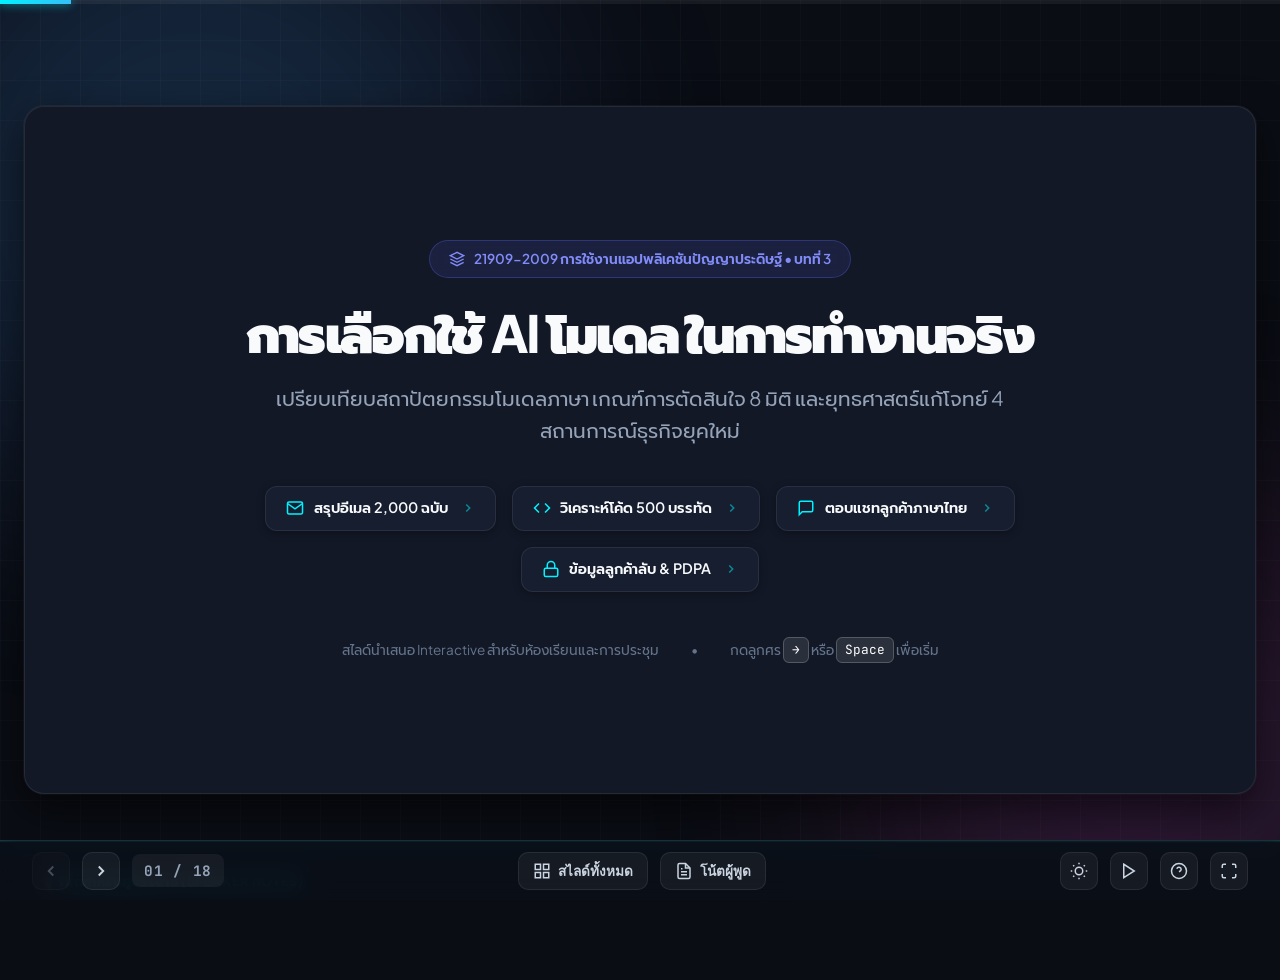
==== index.html @ 1f78af84 "Add files via upload" ====
<!DOCTYPE html>
<html lang="th">
<head>
  <meta charset="UTF-8">
  <meta name="viewport" content="width=device-width, initial-scale=1.0">
  <title>การเลือกใช้ AI ในการทำงานจริง & สถาปัตยกรรมโมเดลภาษา | Interactive Presentation</title>
  
  <!-- Google Fonts: Plus Jakarta Sans, Prompt, Sarabun & JetBrains Mono -->
  <link rel="preconnect" href="https://fonts.googleapis.com">
  <link rel="preconnect" href="https://fonts.gstatic.com" crossorigin>
  <link href="https://fonts.googleapis.com/css2?family=JetBrains+Mono:wght@400;600;700&family=Plus+Jakarta+Sans:wght@400;500;600;700;800;900&family=Prompt:wght@300;400;500;600;700&family=Sarabun:wght@300;400;500;600;700&display=swap" rel="stylesheet">
  
  <!-- Stylesheet -->
  <link rel="stylesheet" href="style.css">
</head>
<body>

  <!-- Ambient Light Effect & Grid Background -->
  <div class="bg-ambient" aria-hidden="true">
    <div class="ambient-orb ambient-orb-1"></div>
    <div class="ambient-orb ambient-orb-2"></div>
    <div class="bg-grid-overlay"></div>
  </div>

  <!-- Top Presentation Progress Bar -->
  <div class="presentation-progress-container" aria-label="แถบความคืบหน้าการนำเสนอ">
    <div class="presentation-progress-bar" id="presentationProgressBar"></div>
  </div>

  <!-- Main Presentation Viewport (16:9 Standard) -->
  <main class="presentation-viewport">
    <div class="slides-wrapper" id="slidesWrapper">

      <!-- ===================================================================
           Slide 1: Title Slide (Hero)
           =================================================================== -->
      <section class="slide slide-hero active" id="slide-1" data-notes="ยินดีต้อนรับทุกท่านครับ วันนี้เราจะมาเจาะลึกการเลือกใช้โมเดล AI ในการทำงานจริง ผ่านหลักการสถาปัตยกรรมโมเดลภาษาและเกณฑ์ประเมิน 8 มิติ พร้อมหาคำตอบที่คุ้มค่าและปลอดภัยที่สุดให้กับ 4 สถานการณ์จริงยอดฮิต ได้แก่ การสรุปอีเมล 2,000 ฉบับ, การวิเคราะห์โค้ด 500 บรรทัด, การตอบแชทลูกค้าภาษาไทย และการจัดการข้อมูลลูกค้าลับครับ">
        <div class="hero-pill-badge">
          <svg width="16" height="16" viewBox="0 0 24 24" fill="none" stroke="currentColor" stroke-width="2"><path d="M12 2L2 7l10 5 10-5-10-5zM2 17l10 5 10-5M2 12l10 5 10-5"/></svg>
          21909-2009 การใช้งานแอปพลิเคชันปัญญาประดิษฐ์ • บทที่ 3
        </div>
        
        <h1 class="hero-title">
          การเลือกใช้ <span class="gradient-text">AI โมเดล</span> ในการทำงานจริง
        </h1>
        
        <p class="hero-subtitle">
          เปรียบเทียบสถาปัตยกรรมโมเดลภาษา เกณฑ์การตัดสินใจ 8 มิติ และยุทธศาสตร์แก้โจทย์ 4 สถานการณ์ธุรกิจยุคใหม่
        </p>

        <div class="hero-scenarios-strip">
          <button class="hero-scenario-chip" data-target-slide="11" title="คลิกเพื่อไปที่สไลด์: สรุปอีเมล 2,000 ฉบับ" aria-label="ไปที่สรุปอีเมล 2,000 ฉบับ">
            <svg viewBox="0 0 24 24" fill="none" stroke="currentColor" stroke-width="2"><path d="M4 4h16c1.1 0 2 .9 2 2v12c0 1.1-.9 2-2 2H4c-1.1 0-2-.9-2-2V6c0-1.1.9-2 2-2z"/><polyline points="22,6 12,13 2,6"/></svg>
            <span>สรุปอีเมล 2,000 ฉบับ</span>
            <svg class="chip-arrow" viewBox="0 0 24 24" fill="none" stroke="currentColor" stroke-width="2.5"><polyline points="9 18 15 12 9 6"/></svg>
          </button>
          <button class="hero-scenario-chip" data-target-slide="12" title="คลิกเพื่อไปที่สไลด์: วิเคราะห์โค้ด 500 บรรทัด" aria-label="ไปที่วิเคราะห์โค้ด 500 บรรทัด">
            <svg viewBox="0 0 24 24" fill="none" stroke="currentColor" stroke-width="2"><polyline points="16 18 22 12 16 6"/><polyline points="8 6 2 12 8 18"/></svg>
            <span>วิเคราะห์โค้ด 500 บรรทัด</span>
            <svg class="chip-arrow" viewBox="0 0 24 24" fill="none" stroke="currentColor" stroke-width="2.5"><polyline points="9 18 15 12 9 6"/></svg>
          </button>
          <button class="hero-scenario-chip" data-target-slide="13" title="คลิกเพื่อไปที่สไลด์: ตอบแชทลูกค้าภาษาไทย" aria-label="ไปที่ตอบแชทลูกค้าภาษาไทย">
            <svg viewBox="0 0 24 24" fill="none" stroke="currentColor" stroke-width="2"><path d="M21 15a2 2 0 0 1-2 2H7l-4 4V5a2 2 0 0 1 2-2h14a2 2 0 0 1 2 2z"/></svg>
            <span>ตอบแชทลูกค้าภาษาไทย</span>
            <svg class="chip-arrow" viewBox="0 0 24 24" fill="none" stroke="currentColor" stroke-width="2.5"><polyline points="9 18 15 12 9 6"/></svg>
          </button>
          <button class="hero-scenario-chip" data-target-slide="14" title="คลิกเพื่อไปที่สไลด์: ข้อมูลลูกค้าลับ & PDPA" aria-label="ไปที่ข้อมูลลูกค้าลับ & PDPA">
            <svg viewBox="0 0 24 24" fill="none" stroke="currentColor" stroke-width="2"><rect x="3" y="11" width="18" height="11" rx="2" ry="2"/><path d="M7 11V7a5 5 0 0 1 10 0v4"/></svg>
            <span>ข้อมูลลูกค้าลับ & PDPA</span>
            <svg class="chip-arrow" viewBox="0 0 24 24" fill="none" stroke="currentColor" stroke-width="2.5"><polyline points="9 18 15 12 9 6"/></svg>
          </button>
        </div>

        <div class="hero-meta">
          <span>สไลด์นำเสนอ Interactive สำหรับห้องเรียนและการประชุม</span>
          <span>•</span>
          <span>กดลูกศร <kbd>→</kbd> หรือ <kbd>Space</kbd> เพื่อเริ่ม</span>
        </div>
      </section>

      <!-- ===================================================================
           Slide 2: The Practitioner Dilemma
           =================================================================== -->
      <section class="slide" id="slide-2" data-notes="ทบทวนจากสัปดาห์ก่อนหน้า LLM คือโมเดลที่ทายโทเคนถัดไป มีข้อจำกัดทั้งบริบท ภาพหลอน และความจำ คำถามสำคัญที่คนทำงานจริงต้องเจอคือ มีโมเดลเป็นร้อยตัว ทำไมเราถึงเลือกตัวนี้? และถ้าเลือกผิด องค์กรอาจเสียหายจากค่าใช้จ่ายที่เกินความจำเป็นถึง 80% หรือข้อมูลลูกค้ารั่วไหล">
        <header class="slide-header">
          <div>
            <span class="slide-badge-category">Introduction & Recap</span>
            <h2 class="slide-title">คำถามที่ <span class="gradient-text">Practitioner</span> ทุกคนต้องเจอ</h2>
            <p class="slide-subtitle">ทบทวนสัปดาห์ที่ 1 และข้อเท็จจริงในโลกของการพัฒนา AI ยุคปัจจุบัน</p>
          </div>
        </header>
        <div class="slide-body">
          <div class="dilemma-grid">
            <div class="dilemma-card">
              <div>
                <h3 style="font-size: 1.15rem; font-weight: 700; color: var(--accent-cyan); margin-bottom: 0.8rem;">
                  บทเรียนสัปดาห์ก่อน: ธรรมชาติของ LLM
                </h3>
                <p style="color: var(--text-muted); font-size: 0.95rem; margin-bottom: 1.2rem;">
                  เรารู้แล้วว่า LLM ทำงานโดยการ <strong>ทำนาย Token ถัดไป (Next-token prediction)</strong> และมีข้อจำกัดทางเทคนิคที่เราต้องรับมือ:
                </p>
                <ul style="list-style: none; display: flex; flex-direction: column; gap: 0.6rem; font-size: 0.9rem; color: #cbd5e1;">
                  <li>✦ <strong>Context Window:</strong> ข้อจำกัดขนาดหน่วยความจำในการรับข้อมูล</li>
                  <li>✦ <strong>Hallucination:</strong> การกุข้อมูลขึ้นมาเองอย่างมั่นใจ</li>
                  <li>✦ <strong>Memory & State:</strong> โมเดลไม่มีความจำต่อเนื่องในตัวเองหากไม่ส่งประวัติ</li>
                </ul>
              </div>

              <div class="dilemma-quote-box">
                "ในเมื่อปัจจุบันมีโมเดลให้เลือกเป็นร้อย ๆ ตัว เราจะเลือกตัวไหนให้งานของเรา — และเพราะอะไร?"
              </div>
            </div>

            <div class="dilemma-card">
              <h3 style="font-size: 1.15rem; font-weight: 700; color: #ffffff; margin-bottom: 1rem;">
                หลุมพรางหากเลือกโมเดลผิดมิติ (The Cost of Misjudgment)
              </h3>
              <div class="risk-list">
                <div class="risk-item">
                  <div class="risk-icon">💸</div>
                  <div>
                    <h4 style="font-size: 0.92rem; font-weight: 700; color: #ffffff;">งบประมาณบานปลายอย่างไร้เหตุผล</h4>
                    <p style="font-size: 0.82rem; color: var(--text-muted);">นำโมเดลเรือธงราคาแพงมารันงานปริมาณมาก เช่น สรุปข้อความสั้น ทำให้ต้นทุนสูงกว่าที่ควรจะเป็น 50–70 เท่า</p>
                  </div>
                </div>
                <div class="risk-item">
                  <div class="risk-icon">⚠️</div>
                  <div>
                    <h4 style="font-size: 0.92rem; font-weight: 700; color: #ffffff;">งานพังเพราะความแม่นยำไม่ถึง</h4>
                    <p style="font-size: 0.82rem; color: var(--text-muted);">นำโมเดลรุ่นเล็กหรือโมเดลที่ไม่มีความสามารถ Reasoning มาวิเคราะห์โค้ดซับซ้อน เกิด Bug ร้ายแรงในระบบ</p>
                  </div>
                </div>
                <div class="risk-item">
                  <div class="risk-icon">🔒</div>
                  <div>
                    <h4 style="font-size: 0.92rem; font-weight: 700; color: #ffffff;">ข้อมูลความลับองค์กรรั่วไหลสู่ภายนอก</h4>
                    <p style="font-size: 0.82rem; color: var(--text-muted);">ส่งข้อมูลลูกค้าหรือเอกสารลับผ่าน Public Cloud API โดยไม่มีข้อตกลง Zero-Retention ผิดกฎหมาย PDPA</p>
                  </div>
                </div>
              </div>
            </div>
          </div>
        </div>
      </section>

      <!-- ===================================================================
           Slide 3: 4 Real-World Challenge Scenarios
           =================================================================== -->
      <section class="slide" id="slide-3" data-notes="นี่คือ 4 สถานการณ์จำลองที่เราจะใช้เป็นแกนหลักตลอดการนำเสนอนี้ครับ สรุปอีเมล 2,000 ฉบับ, วิเคราะห์โค้ด 500 บรรทัด, ตอบแชทลูกค้าภาษาไทย และข้อมูลลูกค้าลับ ทั้ง 4 งานนี้มีธรรมชาติ ข้อจำกัด และเงื่อนไขความสำเร็จที่ต่างกันอย่างสิ้นเชิง การใช้โมเดลตัวเดียวกันกับทุกงานเป็นแนวคิดที่ผิดพลาด">
        <header class="slide-header">
          <div>
            <span class="slide-badge-category">Core Challenges</span>
            <h2 class="slide-title">4 สถานการณ์จริง: <span class="gradient-text">โจทย์ท้าทายที่ต้องตัดสินใจ</span></h2>
            <p class="slide-subtitle">เราจะใช้หลักการและสถาปัตยกรรมในสไลด์ชุดนี้เพื่อหาคำตอบที่สมบูรณ์แบบให้กับ 4 งานนี้</p>
          </div>
        </header>
        <div class="slide-body">
          <div class="challenges-grid">
            <!-- Card 1 -->
            <div class="challenge-card c-email" data-target-slide="11" title="คลิกเพื่อไปดูเฉลยโจทย์นี้">
              <div class="challenge-icon-box">
                <svg width="24" height="24" viewBox="0 0 24 24" fill="none" stroke="currentColor" stroke-width="2"><path d="M4 4h16c1.1 0 2 .9 2 2v12c0 1.1-.9 2-2 2H4c-1.1 0-2-.9-2-2V6c0-1.1.9-2 2-2z"/><polyline points="22,6 12,13 2,6"/></svg>
              </div>
              <span class="challenge-num">สถานการณ์ที่ 1</span>
              <h3 class="challenge-title">สรุปอีเมล 2,000 ฉบับ</h3>
              <p class="challenge-body-text">
                ข้อมูลปริมาณมหาศาล (ล้าน Token) งานไม่ซับซ้อนแต่ต้องคุมงบประมาณให้อยู่ และต้องการความเร็วในการประมวลผลสูง
              </p>
              <div class="challenge-tags">
                <span class="tag-badge">High Volume</span>
                <span class="tag-badge">Cost Sensitive</span>
                <span class="tag-badge">Context Size</span>
              </div>
            </div>

            <!-- Card 2 -->
            <div class="challenge-card c-code" data-target-slide="12" title="คลิกเพื่อไปดูเฉลยโจทย์นี้">
              <div class="challenge-icon-box">
                <svg width="24" height="24" viewBox="0 0 24 24" fill="none" stroke="currentColor" stroke-width="2"><polyline points="16 18 22 12 16 6"/><polyline points="8 6 2 12 8 18"/></svg>
              </div>
              <span class="challenge-num">สถานการณ์ที่ 2</span>
              <h3 class="challenge-title">วิเคราะห์โค้ด 500 บรรทัด</h3>
              <p class="challenge-body-text">
                งานที่ผิดพลาดไม่ได้ ต้องการการคิดวิเคราะห์ตรรกะเชิงลึก (Deep Reasoning) ตรวจสอบความปลอดภัยและห้ามมี Hallucination
              </p>
              <div class="challenge-tags">
                <span class="tag-badge">High Accuracy</span>
                <span class="tag-badge">Logic Reasoning</span>
                <span class="tag-badge">SWE-bench</span>
              </div>
            </div>

            <!-- Card 3 -->
            <div class="challenge-card c-thai" data-target-slide="13" title="คลิกเพื่อไปดูเฉลยโจทย์นี้">
              <div class="challenge-icon-box">
                <svg width="24" height="24" viewBox="0 0 24 24" fill="none" stroke="currentColor" stroke-width="2"><path d="M21 15a2 2 0 0 1-2 2H7l-4 4V5a2 2 0 0 1 2-2h14a2 2 0 0 1 2 2z"/></svg>
              </div>
              <span class="challenge-num">สถานการณ์ที่ 3</span>
              <h3 class="challenge-title">ตอบแชทลูกค้าภาษาไทย</h3>
              <p class="challenge-body-text">
                ต้องการความเร็วโต้ตอบทันที (Low TTFT) มีความเข้าใจในภาษาพูด แสลง สำนวน และบริบททางวัฒนธรรมของคนไทย
              </p>
              <div class="challenge-tags">
                <span class="tag-badge">Low Latency</span>
                <span class="tag-badge">Thai Nuance</span>
                <span class="tag-badge">Token Efficiency</span>
              </div>
            </div>

            <!-- Card 4 -->
            <div class="challenge-card c-secret" data-target-slide="14" title="คลิกเพื่อไปดูเฉลยโจทย์นี้">
              <div class="challenge-icon-box">
                <svg width="24" height="24" viewBox="0 0 24 24" fill="none" stroke="currentColor" stroke-width="2"><rect x="3" y="11" width="18" height="11" rx="2" ry="2"/><path d="M7 11V7a5 5 0 0 1 10 0v4"/></svg>
              </div>
              <span class="challenge-num">สถานการณ์ที่ 4</span>
              <h3 class="challenge-title">ข้อมูลลูกค้าลับ & PDPA</h3>
              <p class="challenge-body-text">
                ข้อมูลทางการเงินและข้อมูลส่วนบุคคล ห้ามรั่วไหลออกนอกระบบองค์กรโดยเด็ดขาด ต้องปฏิบัติตามกฎหมายความเป็นส่วนตัว 100%
              </p>
              <div class="challenge-tags">
                <span class="tag-badge">Zero Leakage</span>
                <span class="tag-badge">On-Premise</span>
                <span class="tag-badge">Compliance</span>
              </div>
            </div>
          </div>
        </div>
      </section>

      <!-- ===================================================================
           Slide 4: AI Model Landscape 2026
           =================================================================== -->
      <section class="slide" id="slide-4" data-notes="มาดูแผนที่ตลาดโมเดล AI ในปัจจุบันครับ ค่ายใหญ่แบ่งออกเป็น OpenAI เจ้าตลาดเครื่องมือครบครัน, Google DeepMind โดดเด่นเรื่อง Multimodal และ Context มหาศาลผูกกับ Workspace, Anthropic ตระกูล Claude ที่เก่งเรื่องโค้ดยาวและเหตุผล, Meta กับ DeepSeek ผู้นำสาย Open Weights และค่ายไทยอย่าง Typhoon, OpenThaiGPT ที่เข้าใจภาษาไทยเป็นพิเศษ">
        <header class="slide-header">
          <div>
            <span class="slide-badge-category">Market Landscape</span>
            <h2 class="slide-title">แผนที่ตลาดโมเดล AI: <span class="gradient-text">ค่ายหลักที่ต้องรู้จัก</span></h2>
            <p class="slide-subtitle">แต่ละค่ายมีจุดเด่น สถาปัตยกรรม และระบบนิเวศการทำงานที่แตกต่างกันอย่างชัดเจน</p>
          </div>
        </header>
        <div class="slide-body">
          <div class="table-container">
            <table class="presentation-table">
              <thead>
                <tr>
                  <th style="width: 22%;">ผู้พัฒนา (Provider)</th>
                  <th style="width: 25%;">โมเดลเด่น</th>
                  <th>จุดแข็งที่คนพูดถึง & ความเหมาะสม</th>
                </tr>
              </thead>
              <tbody>
                <tr>
                  <td>
                    <div class="provider-cell">
                      <span class="provider-badge" style="background: rgba(16, 185, 129, 0.15); color: #6ee7b7;">OpenAI</span>
                    </div>
                  </td>
                  <td><strong>ตระกูล GPT</strong> (Astra / Sol / Luna)</td>
                  <td>ใช้งานกว้างขวาง รองรับเครื่องมือครบ Function calling สมบูรณ์ นิเวศน์แอปพลิเคชันใหญ่ที่สุด</td>
                </tr>
                <tr>
                  <td>
                    <div class="provider-cell">
                      <span class="provider-badge" style="background: rgba(56, 189, 248, 0.15); color: #7dd3fc;">Google DeepMind</span>
                    </div>
                  </td>
                  <td><strong>ตระกูล Gemini</strong> (Pro / Flash)</td>
                  <td>Multimodal แข็งแกร่งที่สุด วิเคราะห์วิดีโอ/เสียง/เอกสาร, Context ขนาดมหึมา, เชื่อมกับ Google Workspace</td>
                </tr>
                <tr>
                  <td>
                    <div class="provider-cell">
                      <span class="provider-badge" style="background: rgba(244, 63, 94, 0.15); color: #fda4af;">Anthropic</span>
                    </div>
                  </td>
                  <td><strong>ตระกูล Claude</strong> (Opus / Sonnet / Haiku)</td>
                  <td>งานเขียนละเอียด ประณีต, การเขียนโค้ดยาว ๆ และงานที่ต้องใช้เหตุผลและการคิดวิเคราะห์ซับซ้อน</td>
                </tr>
                <tr>
                  <td>
                    <div class="provider-cell">
                      <span class="provider-badge" style="background: rgba(168, 85, 247, 0.15); color: #d8b4fe;">Meta</span>
                    </div>
                  </td>
                  <td><strong>ตระกูล Llama</strong> (Open Weights)</td>
                  <td>โมเดลเปิดชั้นนำ สามารถดาวน์โหลดไป Fine-tune และรันเองภายในองค์กรได้อิสระ</td>
                </tr>
                <tr>
                  <td>
                    <div class="provider-cell">
                      <span class="provider-badge" style="background: rgba(245, 158, 11, 0.15); color: #fde68a;">DeepSeek / Qwen / Mistral</span>
                    </div>
                  </td>
                  <td>โมเดลเปิดประสิทธิภาพสูง (R-series / V-series)</td>
                  <td>ราคาถูกมาก สถาปัตยกรรม MoE ประหยัดพลังงาน รันเองได้ เหมาะกับงานที่มีข้อจำกัดด้านงบและข้อมูล</td>
                </tr>
                <tr>
                  <td>
                    <div class="provider-cell">
                      <span class="provider-badge" style="background: rgba(20, 184, 166, 0.15); color: #5eead4;">ค่ายไทย</span>
                    </div>
                  </td>
                  <td><strong>Typhoon, OpenThaiGPT, Pathumma, THaLLE</strong></td>
                  <td>เชี่ยวชาญภาษาไทย วัฒนธรรมท้องถิ่น และข้อกำหนดทางกฎหมาย/การเงินของไทยเป็นพิเศษ</td>
                </tr>
              </tbody>
            </table>
          </div>
        </div>
      </section>

      <!-- ===================================================================
           Slide 5: Open vs Closed Models
           =================================================================== -->
      <section class="slide" id="slide-5" data-notes="นี่คือการตัดสินใจเชิงสถาปัตยกรรมระดับรากฐานครับ โมเดลปิดอย่าง ChatGPT, Gemini หรือ Claude เราใช้ผ่าน API สะดวก ฉลาดสุดๆ แต่ข้อมูลต้องส่งออกข้างนอกและจ่ายเงินต่อโทเคน ในขณะที่โมเดลเปิดอย่าง Llama หรือ DeepSeek เราโหลดน้ำหนักมารันในเครื่องเราเองได้ ข้อมูลไม่ออกนอกองค์กรแม้แต่ไบต์เดียว ซึ่งนี่คือกุญแจสำคัญของโจทย์ข้อมูลลูกค้าลับครับ">
        <header class="slide-header">
          <div>
            <span class="slide-badge-category">Architectural Paradigm</span>
            <h2 class="slide-title">โมเดลเปิด vs โมเดลปิด: <span class="gradient-text">เลือกเส้นทางไหน?</span></h2>
            <p class="slide-subtitle">การเปรียบเทียบเชิงโครงสร้างระหว่าง Closed Proprietary API และ Open Weights</p>
          </div>
        </header>
        <div class="slide-body">
          <div class="vs-grid">
            <!-- Closed Model Card -->
            <div class="vs-card closed">
              <div class="vs-card-header">
                <div>
                  <h3 class="vs-card-title">โมเดลปิด (Closed Models)</h3>
                  <span style="font-size: 0.8rem; color: var(--accent-blue); font-weight: 600;">Proprietary Cloud API</span>
                </div>
                <div style="font-size: 1.8rem;">☁️</div>
              </div>
              <p class="vs-card-desc">
                ใช้งานผ่าน Web Portal หรือ REST API ของผู้ให้บริการ เช่น ChatGPT, Gemini Pro, Claude 3.5/5.5
              </p>
              <div class="feature-list">
                <div class="feature-item pro">
                  <svg width="18" height="18" viewBox="0 0 24 24" fill="none" stroke="currentColor" stroke-width="2.5"><polyline points="20 6 9 17 4 12"/></svg>
                  <span><strong>ระดับสติปัญญาสูงสุด:</strong> โมเดลเรือธงฉลาดที่สุดในตลาดเสมอ</span>
                </div>
                <div class="feature-item pro">
                  <svg width="18" height="18" viewBox="0 0 24 24" fill="none" stroke="currentColor" stroke-width="2.5"><polyline points="20 6 9 17 4 12"/></svg>
                  <span><strong>Zero Infrastructure:</strong> ไม่ต้องจัดซื้อ GPU หรือเซิร์ฟเวอร์ราคาแพง</span>
                </div>
                <div class="feature-item con">
                  <svg width="18" height="18" viewBox="0 0 24 24" fill="none" stroke="currentColor" stroke-width="2.5"><line x1="18" y1="6" x2="6" y2="18"/><line x1="6" y1="6" x2="18" y2="18"/></svg>
                  <span><strong>ข้อมูลออกนอกองค์กร:</strong> มีความเสี่ยงต่อข้อกำหนด PDPA หรือความลับธุรกิจ</span>
                </div>
                <div class="feature-item con">
                  <svg width="18" height="18" viewBox="0 0 24 24" fill="none" stroke="currentColor" stroke-width="2.5"><line x1="18" y1="6" x2="6" y2="18"/><line x1="6" y1="6" x2="18" y2="18"/></svg>
                  <span><strong>ต้นทุนสะสม:</strong> จ่ายเงินตามจำนวน Token ใช้งานต่อเนื่องทุกเดือน</span>
                </div>
              </div>
            </div>

            <!-- Open Weights Card -->
            <div class="vs-card open">
              <div class="vs-card-header">
                <div>
                  <h3 class="vs-card-title">โมเดลเปิด (Open Weights)</h3>
                  <span style="font-size: 0.8rem; color: var(--accent-emerald); font-weight: 600;">Self-Hosted / On-Premise</span>
                </div>
                <div style="font-size: 1.8rem;">🖥️</div>
              </div>
              <p class="vs-card-desc">
                ดาวน์โหลดน้ำหนักโมเดลมารันบนเครื่องหรือ Data Center ขององค์กร เช่น Llama, Qwen, DeepSeek
              </p>
              <div class="feature-list">
                <div class="feature-item pro">
                  <svg width="18" height="18" viewBox="0 0 24 24" fill="none" stroke="currentColor" stroke-width="2.5"><polyline points="20 6 9 17 4 12"/></svg>
                  <span><strong>ข้อมูลไม่ออกนอกองค์กร 100%:</strong> ตัดขาดอินเทอร์เน็ต (Air-gapped) ได้</span>
                </div>
                <div class="feature-item pro">
                  <svg width="18" height="18" viewBox="0 0 24 24" fill="none" stroke="currentColor" stroke-width="2.5"><polyline points="20 6 9 17 4 12"/></svg>
                  <span><strong>ไม่มีค่า Token รายครั้ง:</strong> รันกี่ล้าน Token ก็จ่ายเท่าเดิมตามค่าไฟ</span>
                </div>
                <div class="feature-item con">
                  <svg width="18" height="18" viewBox="0 0 24 24" fill="none" stroke="currentColor" stroke-width="2.5"><line x1="18" y1="6" x2="6" y2="18"/><line x1="6" y1="6" x2="18" y2="18"/></svg>
                  <span><strong>ต้องมีฮาร์ดแวร์ GPU:</strong> ต้องลงทุนเครื่องเซิร์ฟเวอร์และการดูแลระบบ</span>
                </div>
                <div class="feature-item con">
                  <svg width="18" height="18" viewBox="0 0 24 24" fill="none" stroke="currentColor" stroke-width="2.5"><line x1="18" y1="6" x2="6" y2="18"/><line x1="6" y1="6" x2="18" y2="18"/></svg>
                  <span><strong>ความสามารถ:</strong> มักเก่งน้อยกว่าโมเดลเรือธงตัวท็อปรุ่นปิดเล็กน้อย</span>
                </div>
              </div>
            </div>
          </div>
        </div>
      </section>

      <!-- ===================================================================
           Slide 6: 3-Tier Model Hierarchy
           =================================================================== -->
      <section class="slide" id="slide-6" data-notes="นี่คือกฎเหล็กที่สำคัญที่สุดของสไลด์ครับ ทุกค่ายใหญ่จัดโครงสร้างเหมือนกันหมด คือ เรือธง สมดุล และรุ่นเล็ก สถิติวิจัยพบว่าถ้าองค์กรจัดประเภทงานถูก งานง่ายส่งไปให้รุ่นเล็กทำ จะช่วยลดต้นทุนรวมได้ถึง 60-80% โดยที่คุณภาพของผลงานแทบไม่ต่างกันเลย">
        <header class="slide-header">
          <div>
            <span class="slide-badge-category">Model Stratification</span>
            <h2 class="slide-title">ยุทธศาสตร์ 3 ระดับ: <span class="gradient-text">เรือธง → สมดุล → รุ่นเล็ก</span></h2>
            <p class="slide-subtitle">ทุกค่ายใหญ่ใช้โครงสร้างเดียวกัน เพื่อตอบโจทย์ความสมดุลระหว่างความฉลาด ความเร็ว และราคา</p>
          </div>
        </header>
        <div class="slide-body">
          <div class="tiers-container">
            <!-- Tier 1: Flagship -->
            <div class="tier-card tier-flagship">
              <span class="tier-badge">TIER 1 • เรือธง (FLAGSHIP)</span>
              <h3 class="tier-name">ฉลาดที่สุดในรุ่น</h3>
              <p class="tier-target">แลกกับ: <strong>ราคาสูงที่สุด + เวลาตอบสนองช้ากว่า</strong></p>
              <div class="tier-metric-box">
                <div class="tier-metric-row"><span class="label">ระดับความฉลาด:</span><span class="val" style="color: var(--accent-rose);">★★★★★</span></div>
                <div class="tier-metric-row"><span class="label">ความเร็ว:</span><span class="val">ปานกลาง - ช้า</span></div>
                <div class="tier-metric-row"><span class="label">ต้นทุน:</span><span class="val" style="color: var(--accent-rose);">$$$$$</span></div>
              </div>
              <p style="font-size: 0.85rem; color: #cbd5e1;">
                <strong>ใช้เมื่อไหร่:</strong> งานยาก งานเดียวจบ งานวิจัย โค้ดสถาปัตยกรรม หรืองานที่มีความเสี่ยงสูงที่ <em>"พลาดไม่ได้แม้แต่ครั้งเดียว"</em>
              </p>
            </div>

            <!-- Tier 2: Balanced -->
            <div class="tier-card tier-balanced">
              <span class="tier-badge">TIER 2 • สมดุล (BALANCED)</span>
              <h3 class="tier-name">ฉลาดพอ + คุ้มราคา</h3>
              <p class="tier-target">แลกกับ: <strong>ประสิทธิภาพระดับกลาง ๆ ทุกด้าน</strong></p>
              <div class="tier-metric-box">
                <div class="tier-metric-row"><span class="label">ระดับความฉลาด:</span><span class="val" style="color: var(--accent-blue);">★★★★☆</span></div>
                <div class="tier-metric-row"><span class="label">ความเร็ว:</span><span class="val">เร็วปานกลาง</span></div>
                <div class="tier-metric-row"><span class="label">ต้นทุน:</span><span class="val" style="color: var(--accent-blue);">$$$</span></div>
              </div>
              <p style="font-size: 0.85rem; color: #cbd5e1;">
                <strong>ใช้เมื่อไหร่:</strong> งานประจำวันขององค์กร (Daily Driver), ร่างเอกสาร, แปลภาษาทั่วไป, เขียนฟังก์ชันพื้นฐาน
              </p>
            </div>

            <!-- Tier 3: Fast / Nano -->
            <div class="tier-card tier-fast">
              <span class="tier-badge">TIER 3 • รุ่นเล็ก (FAST / NANO)</span>
              <h3 class="tier-name">เร็วสุดยอด + ราคาถูกมาก</h3>
              <p class="tier-target">แลกกับ: <strong>ความสามารถในการคิดวิเคราะห์จำกัด</strong></p>
              <div class="tier-metric-box">
                <div class="tier-metric-row"><span class="label">ระดับความฉลาด:</span><span class="val" style="color: var(--accent-emerald);">★★★☆☆</span></div>
                <div class="tier-metric-row"><span class="label">ความเร็ว:</span><span class="val" style="color: var(--accent-emerald);">เร็วสูงมาก</span></div>
                <div class="tier-metric-row"><span class="label">ต้นทุน:</span><span class="val" style="color: var(--accent-emerald);">$ (ถูกมาก)</span></div>
              </div>
              <p style="font-size: 0.85rem; color: #cbd5e1;">
                <strong>ใช้เมื่อไหร่:</strong> งานปริมาณมาก (High Volume), สรุปสั้น, สกัดคีย์เวิร์ด, ตอบแชทโต้ตอบเร็ว, งานที่ไม่ต้องใช้ตรรกะซับซ้อน
              </p>
            </div>
          </div>

          <div class="golden-rule-banner">
            <div>
              <div class="golden-rule-text">💡 กฎทองที่ใช้ได้จริงในระดับอุตสาหกรรม</div>
              <div style="font-size: 0.9rem; color: var(--text-muted); margin-top: 0.2rem;">
                "งานง่ายใช้รุ่นเล็ก งานยากใช้รุ่นใหญ่ และทดสอบก่อนเปลี่ยนเสมอ"
              </div>
            </div>
            <div class="golden-rule-stat">
              <span>ประหยัดได้ 60–80%</span>
            </div>
          </div>
        </div>
      </section>

      <!-- ===================================================================
           Slide 7: Model Matrix & Pricing
           =================================================================== -->
      <section class="slide" id="slide-7" data-notes="นี่คือตัวเลขราคาจริงในตลาดครับ สังเกตความต่างของราคา GPT-6 Astra กับ Gemini Flash ต่างกันถึง 66 เท่าในฝั่ง Input และ 83 เท่าในฝั่ง Output ถ้าองค์กรต้องประมวลผลวันละ 100 เอกสาร การเลือกใช้โมเดลผิดตัวจะทำให้เงินหายไปเกือบ 40,000 บาทต่อเดือนทันที">
        <header class="slide-header">
          <div>
            <span class="slide-badge-category">Economics of AI</span>
            <h2 class="slide-title">ส่องสเปก & ตารางราคา: <span class="gradient-text">ความต่างระดับ 66 เท่า!</span></h2>
            <p class="slide-subtitle">ราคาตัวอย่างอ้างอิงตามตลาด (USD ต่อ 1 ล้าน Token)</p>
          </div>
        </header>
        <div class="slide-body">
          <div class="table-container">
            <table class="presentation-table">
              <thead>
                <tr>
                  <th>โมเดล</th>
                  <th>Tier</th>
                  <th>Input (USD / 1M)</th>
                  <th>Output (USD / 1M)</th>
                  <th>จุดเด่น / การนำไปใช้งาน</th>
                </tr>
              </thead>
              <tbody>
                <tr style="background: rgba(244, 63, 94, 0.05);">
                  <td><strong>GPT-6 Astra</strong></td>
                  <td><span class="provider-badge" style="background: rgba(244,63,94,0.2); color:#fda4af;">เรือธง</span></td>
                  <td style="font-family: var(--font-mono); font-weight: 700; color: #fda4af;">$10.00</td>
                  <td style="font-family: var(--font-mono); font-weight: 700; color: #fda4af;">$50.00</td>
                  <td>งานระดับวิจัย, โค้ดสถาปัตยกรรม, งานที่ผิดพลาดไม่ได้</td>
                </tr>
                <tr>
                  <td><strong>GPT-6.1 Sol</strong></td>
                  <td><span class="provider-badge" style="background: rgba(56,189,248,0.2); color:#7dd3fc;">สมดุล</span></td>
                  <td style="font-family: var(--font-mono); font-weight: 600;">$2.00</td>
                  <td style="font-family: var(--font-mono); font-weight: 600;">$10.00</td>
                  <td>รุ่นยอดนิยม งานทั่วไปในองค์กรที่ต้องการผลลัพธ์มาตรฐาน</td>
                </tr>
                <tr style="background: rgba(16, 185, 129, 0.05);">
                  <td><strong>GPT-6 Luna</strong></td>
                  <td><span class="provider-badge" style="background: rgba(16,185,129,0.2); color:#6ee7b7;">รุ่นเล็ก</span></td>
                  <td style="font-family: var(--font-mono); font-weight: 700; color: #6ee7b7;">$0.20</td>
                  <td style="font-family: var(--font-mono); font-weight: 700; color: #6ee7b7;">$1.20</td>
                  <td>งานข้อมูลปริมาณมาก, สรุปข้อความ, ระบบแคช</td>
                </tr>
                <tr>
                  <td><strong>Gemini 3.1 Pro</strong></td>
                  <td><span class="provider-badge" style="background: rgba(244,63,94,0.2); color:#fda4af;">เรือธง</span></td>
                  <td style="font-family: var(--font-mono); font-weight: 600;">$7.00</td>
                  <td style="font-family: var(--font-mono); font-weight: 600;">$21.00</td>
                  <td>Multimodal ขั้นสูง รับเอกสาร PDF/วิดีโอยาวระดับ 1M Token</td>
                </tr>
                <tr style="background: rgba(16, 185, 129, 0.08); border-left: 3px solid var(--accent-emerald);">
                  <td><strong>Gemini 3.1 Flash</strong></td>
                  <td><span class="provider-badge" style="background: rgba(16,185,129,0.2); color:#6ee7b7;">รุ่นเล็กพิเศษ</span></td>
                  <td style="font-family: var(--font-mono); font-weight: 800; color: var(--accent-emerald);">$0.15</td>
                  <td style="font-family: var(--font-mono); font-weight: 800; color: var(--accent-emerald);">$0.60</td>
                  <td>เร็วและถูกมาก เหมาะกับงาน Batch และสรุปข้อมูลจำนวนมาก</td>
                </tr>
                <tr>
                  <td><strong>Claude Sonnet 5.5</strong></td>
                  <td><span class="provider-badge" style="background: rgba(56,189,248,0.2); color:#7dd3fc;">สมดุล / โค้ด</span></td>
                  <td style="font-family: var(--font-mono); font-weight: 600;">$2.00</td>
                  <td style="font-family: var(--font-mono); font-weight: 600;">$10.00</td>
                  <td>แชมป์ด้านงานเขียนโค้ดและตรรกะซับซ้อน คุ้มค่าในงาน Software</td>
                </tr>
              </tbody>
            </table>
          </div>
          <div style="margin-top: 1rem; font-size: 0.85rem; color: var(--text-dim); text-align: right;">
            สูตรต้นทุนจริง = (Input Tokens / 1M × ราคา Input) + (Output Tokens / 1M × ราคา Output)
          </div>
        </div>
      </section>

      <!-- ===================================================================
           Slide 8: Thai Local Models
           =================================================================== -->
      <section class="slide" id="slide-8" data-notes="ค่ายไทยในปัจจุบันพัฒนาไปไกลมากครับ Typhoon จาก SCB 10X โดดเด่นมาก มี API พร้อมใช้งาน, OpenThaiGPT จาก AIEAT เน้นบริบทภาษาไทยและท้องถิ่น, Pathumma จาก NECTEC เป็น Open Source สำหรับงานวิจัย, และ THaLLE จาก KBTG เน้นสายการเงินโดยเฉพาะ สำหรับโจทย์การตอบแชทลูกค้าคนไทย โมเดลกลุ่มนี้คือตัวเลือกอันดับต้นๆ">
        <header class="slide-header">
          <div>
            <span class="slide-badge-category">Local AI Power</span>
            <h2 class="slide-title">โมเดลไทยที่ควรรู้จัก: <span class="gradient-text">เข้าใจบริบท & ภาษาท้องถิ่น</span></h2>
            <p class="slide-subtitle">สร้างขึ้นเพื่อทลายกำแพงความเข้าใจสำนวนไทยและลดการสิ้นเปลือง Token ภาษาไทย</p>
          </div>
        </header>
        <div class="slide-body">
          <div class="challenges-grid" style="grid-template-columns: repeat(4, 1fr);">
            <div class="challenge-card" style="border-top: 4px solid #38bdf8;">
              <span class="challenge-num" style="color: #38bdf8;">SCB 10X</span>
              <h3 class="challenge-title">Typhoon</h3>
              <p class="challenge-body-text">
                โมเดลภาษาไทยขนาดกลางที่ได้รับการยอมรับสูงมาก เก่งภาษาไทยเป็นเลิศ มีการตัด Token ที่มีประสิทธิภาพสูง และเรียกใช้ผ่าน REST API ได้สะดวก
              </p>
              <div class="challenge-tags">
                <span class="tag-badge">API Ready</span>
                <span class="tag-badge">Thai Chat</span>
              </div>
            </div>

            <div class="challenge-card" style="border-top: 4px solid #10b981;">
              <span class="challenge-num" style="color: #10b981;">AIEAT</span>
              <h3 class="challenge-title">OpenThaiGPT</h3>
              <p class="challenge-body-text">
                โครงการโอเพนซอร์สเพื่อคนไทย มุ่งเน้นความเข้าใจบริบททางวัฒนธรรม ประเพณี และสำนวนท้องถิ่นของไทยได้อย่างเป็นธรรมชาติ
              </p>
              <div class="challenge-tags">
                <span class="tag-badge">Open Source</span>
                <span class="tag-badge">Community Driven</span>
              </div>
            </div>

            <div class="challenge-card" style="border-top: 4px solid #a855f7;">
              <span class="challenge-num" style="color: #a855f7;">NECTEC</span>
              <h3 class="challenge-title">Pathumma</h3>
              <p class="challenge-body-text">
                โมเดลภาษาจากศูนย์เทคโนโลยีอิเล็กทรอนิกส์และคอมพิวเตอร์แห่งชาติ ออกแบบมาเพื่อการวิจัย ภาครัฐ และงานเฉพาะทางของไทย
              </p>
              <div class="challenge-tags">
                <span class="tag-badge">Research</span>
                <span class="tag-badge">Government</span>
              </div>
            </div>

            <div class="challenge-card" style="border-top: 4px solid #f59e0b;">
              <span class="challenge-num" style="color: #f59e0b;">KBTG</span>
              <h3 class="challenge-title">THaLLE</h3>
              <p class="challenge-body-text">
                โมเดลเฉพาะทางระดับองค์กรจากกสิกร บิซิเนส-เทคโนโลยี กรุ๊ป เน้นงานด้านการเงิน การธนาคาร และความปลอดภัยของข้อมูล
              </p>
              <div class="challenge-tags">
                <span class="tag-badge">Enterprise</span>
                <span class="tag-badge">Finance Focus</span>
              </div>
            </div>
          </div>
        </div>
      </section>

      <!-- ===================================================================
           Slide 9: Under the Hood & Thai Tokenizer Trap
           =================================================================== -->
      <section class="slide" id="slide-9" data-notes="มาดูเบื้องหลังสถาปัตยกรรมกันครับ โมเดลภาษาเกือบทั้งหมดเป็น Decoder-only Transformer มีส่วนประกอบสำคัญ 5 ส่วน จุดที่กระทบคนไทยที่สุดคือ Tokenizer เพราะไม่มีการเว้นวรรคระหว่างคำ โมเดลสากลมักตัดคำไทยออกเป็นเศษย่อย ทำให้ 1 ประโยคภาษาไทยกิน Token มากกว่าภาษาอังกฤษถึง 2 ถึง 4 เท่า! ส่งผลให้เราจ่ายแพงกว่า 2-4 เท่า และบริบทเต็มเร็วกว่าคนอื่น">
        <header class="slide-header">
          <div>
            <span class="slide-badge-category">Architecture & Tokenization</span>
            <h2 class="slide-title">เบื้องหลังสถาปัตยกรรม & <span class="gradient-text">กับดัก Tokenizer ภาษาไทย</span></h2>
            <p class="slide-subtitle">Decoder-only Transformer และผลกระทบต่อต้นทุนการประมวลผลภาษาไทย</p>
          </div>
        </header>
        <div class="slide-body">
          <div class="arch-grid">
            <!-- 5 Steps -->
            <div class="arch-steps-container">
              <div class="arch-step-item">
                <div class="arch-step-num">1</div>
                <div class="arch-step-content">
                  <h4>Tokenizer (ตัวตัดคำ)</h4>
                  <p>ตัดข้อความเป็นก้อนคำย่อย <em>*ภาษาไทยกินโทเคนมากกว่าอังกฤษ 2–4 เท่า*</em></p>
                </div>
              </div>
              <div class="arch-step-item">
                <div class="arch-step-num">2</div>
                <div class="arch-step-content">
                  <h4>Embedding (แปลงความหมาย)</h4>
                  <p>แปลง Token เป็นเวกเตอร์ตัวเลขหลายมิติเพื่อจับความหมายของคำ</p>
                </div>
              </div>
              <div class="arch-step-item">
                <div class="arch-step-num">3</div>
                <div class="arch-step-content">
                  <h4>Self-Attention (การมองเห็นซึ่งกันและกัน)</h4>
                  <p>ให้คำทุกคำในประโยคเชื่อมโยงความหมาย ยิ่ง Context ยาว ยิ่งกิน RAM มาก</p>
                </div>
              </div>
              <div class="arch-step-item">
                <div class="arch-step-num">4</div>
                <div class="arch-step-content">
                  <h4>Feed Forward (ประมวลผลเชิงลึก)</h4>
                  <p>ชั้นโครงข่ายประสาทขนาดใหญ่ ที่เก็บน้ำหนักพารามิเตอร์ส่วนใหญ่ของโมเดล</p>
                </div>
              </div>
              <div class="arch-step-item">
                <div class="arch-step-num">5</div>
                <div class="arch-step-content">
                  <h4>Output Head (สร้างคำตอบ)</h4>
                  <p>แปลงเวกเตอร์ตัวเลขกลับมาเป็นความน่าจะเป็นของคำถัดไป</p>
                </div>
              </div>
            </div>

            <!-- Thai Tokenizer Demo -->
            <div class="tokenizer-demo-box">
              <div style="display: flex; justify-content: space-between; align-items: center;">
                <h4 style="font-size: 1rem; font-weight: 700; color: #ffffff;">การเปรียบเทียบ Tokenizer</h4>
                <span style="font-size: 0.75rem; background: rgba(244,63,94,0.15); color: #fda4af; padding: 0.2rem 0.5rem; border-radius: 4px;">Thai Token Inflation</span>
              </div>
              <div class="token-visual-compare">
                <div class="token-row">
                  <div class="token-label">
                    <span>English (10 คำ):</span>
                    <span id="enCountDisplay" style="color: var(--accent-blue);">11 tokens</span>
                  </div>
                  <div class="token-chips" id="enTokenContainer"></div>
                </div>

                <div class="token-row">
                  <div class="token-label">
                    <span>ภาษาไทย (ความหมายเดียวกัน 10 คำ):</span>
                    <span id="thCountDisplay" style="color: var(--accent-rose);">18 tokens</span>
                  </div>
                  <div class="token-chips" id="thTokenContainer"></div>
                </div>
              </div>
              <div style="background: rgba(244,63,94,0.08); border: 1px dashed rgba(244,63,94,0.3); border-radius: 8px; padding: 0.8rem; font-size: 0.82rem; color: #cbd5e1;">
                <strong>ผลสรุป:</strong> ภาษาไทยกิน Token มากกว่าเกือบ <span id="tokenRatioDisplay" style="color: var(--accent-rose); font-weight: 700;">2-4 เท่า</span> นั่นแปลว่าต้นทุนค่า API ของภาษาไทยจะสูงขึ้นเป็นเงาตามตัว!
              </div>
            </div>
          </div>
        </div>
      </section>

      <!-- ===================================================================
           Slide 10: MoE & Reasoning Models
           =================================================================== -->
      <section class="slide" id="slide-10" data-notes="สองนวัตกรรมที่พลิกโฉมวงการ AI ในปัจจุบันครับ อย่างแรกคือ Mixture of Experts หรือ MoE ซึ่งแทนที่จะเรียกพารามิเตอร์ทั้งหมด 600B โมเดลจะมี Router เลือกเปิดใช้งานเฉพาะผู้เชี่ยวชาญที่ตรงกับคำถามนั้นแค่ 60B ทำให้เราได้ความเร็วระดับรุ่นเล็ก แต่ความฉลาดระดับโมเดลยักษ์ อย่างที่สองคือ Reasoning Models เช่น DeepSeek R-series หรือ o1 ซึ่งจะคิดเป็นขั้นตอนหรือ Chain of Thought ภายในก่อนตอบ เหมาะมากกับงานโค้ดและคณิตศาสตร์">
        <header class="slide-header">
          <div>
            <span class="slide-badge-category">Modern Innovations</span>
            <h2 class="slide-title">MoE & Reasoning Models: <span class="gradient-text">นวัตกรรมเปลี่ยนเกม</span></h2>
            <p class="slide-subtitle">เทคนิคสถาปัตยกรรมเบื้องหลังที่ช่วยเพิ่มความคุ้มค่าและความแม่นยำขั้นสูง</p>
          </div>
        </header>
        <div class="slide-body">
          <div class="tech-duo-grid">
            <!-- MoE Card -->
            <div class="tech-duo-card">
              <div class="tech-duo-title">
                <svg width="24" height="24" viewBox="0 0 24 24" fill="none" stroke="var(--accent-cyan)" stroke-width="2"><circle cx="12" cy="12" r="3"/><path d="M19.4 15a1.65 1.65 0 0 0 .33 1.82l.06.06a2 2 0 0 1 0 2.83 2 2 0 0 1-2.83 0l-.06-.06a1.65 1.65 0 0 0-1.82-.33 1.65 1.65 0 0 0-1 1.51V21a2 2 0 0 1-2 2 2 2 0 0 1-2-2v-.09A1.65 1.65 0 0 0 9 19.4a1.65 1.65 0 0 0-1.82.33l-.06.06a2 2 0 0 1-2.83 0 2 2 0 0 1 0-2.83l.06-.06a1.65 1.65 0 0 0 .33-1.82 1.65 1.65 0 0 0-1.51-1H3a2 2 0 0 1-2-2 2 2 0 0 1 2-2h.09A1.65 1.65 0 0 0 4.6 9a1.65 1.65 0 0 0-.33-1.82l-.06-.06a2 2 0 0 1 0-2.83 2 2 0 0 1 2.83 0l.06.06a1.65 1.65 0 0 0 1.82.33H9a1.65 1.65 0 0 0 1-1.51V3a2 2 0 0 1 2-2 2 2 0 0 1 2 2v.09a1.65 1.65 0 0 0 1 1.51 1.65 1.65 0 0 0 1.82-.33l.06-.06a2 2 0 0 1 2.83 0 2 2 0 0 1 0 2.83l-.06.06a1.65 1.65 0 0 0-.33 1.82V9a1.65 1.65 0 0 0 1.51 1H21a2 2 0 0 1 2 2 2 2 0 0 1-2 2h-.09a1.65 1.65 0 0 0-1.51 1z"/></svg>
                <span>Mixture of Experts (MoE)</span>
              </div>
              <p class="tech-duo-desc">
                แทนที่จะเปิดใช้งานสมองทุกส่วน โมเดลจะใช้ <strong>Router</strong> เลือกเปิดเฉพาะกลุ่มผู้เชี่ยวชาญ (Experts) ที่จำเป็นในแต่ละ Token
              </p>
              <div class="moe-diagram">
                <div style="font-size: 0.78rem; color: var(--text-dim);">คำถามเข้า → <strong>Router</strong> คัดกรอง</div>
                <div class="expert-pool">
                  <div class="expert-node active-expert">Expert 1 (โค้ด) ✓</div>
                  <div class="expert-node">Expert 2 (ภาษา)</div>
                  <div class="expert-node active-expert">Expert 3 (ตรรกะ) ✓</div>
                  <div class="expert-node">Expert 4 (ความรู้)</div>
                </div>
                <div style="font-size: 0.75rem; color: var(--accent-emerald);">ผลลัพธ์: เปิดใช้เพียง 60B จากขนาดรวม 600B!</div>
              </div>
              <div style="font-size: 0.85rem; color: #cbd5e1; line-height: 1.45;">
                ✦ <strong>ความเร็ว:</strong> ใกล้เคียงโมเดลขนาด 60B<br>
                ✦ <strong>ความฉลาด:</strong> ใกล้เคียงโมเดลยักษ์ขนาด 600B
              </div>
            </div>

            <!-- Reasoning Models Card -->
            <div class="tech-duo-card">
              <div class="tech-duo-title">
                <svg width="24" height="24" viewBox="0 0 24 24" fill="none" stroke="var(--accent-purple)" stroke-width="2"><path d="M12 2a7 7 0 0 0-7 7c0 2.38 1.19 4.47 3 5.74V17a2 2 0 0 0 2 2h4a2 2 0 0 0 2-2v-2.26c1.81-1.27 3-3.36 3-5.74a7 7 0 0 0-7-7z"/><line x1="9" y1="21" x2="15" y2="21"/></svg>
                <span>Reasoning Models (คิดนานขึ้นเพื่อตอบให้ถูก)</span>
              </div>
              <p class="tech-duo-desc">
                ก่อนจะพ่นคำตอบออกมา โมเดลจะสร้าง <strong>Chain of Thought (CoT)</strong> ภายในเพื่อคิด ทบทวน และตรวจสอบสมมติฐานหลายรอบ
              </p>
              <div style="background: rgba(0,0,0,0.3); border-radius: 12px; padding: 1.2rem; display: flex; flex-direction: column; gap: 0.6rem; margin-bottom: 1.2rem;">
                <div style="display: flex; align-items: center; gap: 0.6rem; font-size: 0.82rem; color: #cbd5e1;">
                  <span style="color: var(--accent-cyan);">Step 1:</span> รับโจทย์ตรรกะหรือโค้ดซับซ้อน
                </div>
                <div style="display: flex; align-items: center; gap: 0.6rem; font-size: 0.82rem; color: #cbd5e1;">
                  <span style="color: var(--accent-purple);">Step 2:</span> แตกเป็นปัญหาย่อย & ตรวจสอบ Edge Case
                </div>
                <div style="display: flex; align-items: center; gap: 0.6rem; font-size: 0.82rem; color: #cbd5e1;">
                  <span style="color: var(--accent-emerald);">Step 3:</span> ให้คำตอบที่ปราศจากข้อผิดพลาด
                </div>
              </div>
              <div style="font-size: 0.85rem; color: #cbd5e1; line-height: 1.45;">
                ⚠️ <strong>ข้อควรระวัง:</strong> กิน Token มากขึ้น จึงแพงและช้ากว่า ไม่เหมาะกับงานสรุปสั้นหรืองานแชทโต้ตอบทั่วไป
              </div>
            </div>
          </div>
        </div>
      </section>

      <!-- ===================================================================
           Slide 11: 8 Evaluation Criteria
           =================================================================== -->
      <section class="slide" id="slide-11" data-notes="นี่คือกรอบแนวคิด 8 ด้านในการเปรียบเทียบโมเดลครับ จำไว้เสมอว่าโมเดลที่ชนะใน Benchmark อาจแพ้เรื่องราคา อาจกิน Token ภาษาไทยจนไม่คุ้ม หรืออาจผิดนโยบาย PDPA ขององค์กร เราต้องประเมินแบบองค์รวมทั้ง 8 ด้าน">
        <header class="slide-header">
          <div>
            <span class="slide-badge-category">Decision Framework</span>
            <h2 class="slide-title">เกณฑ์เปรียบเทียบโมเดล <span class="gradient-text">8 มิติ</span></h2>
            <p class="slide-subtitle">การเลือกโมเดลที่ดีที่สุดต้องมองรอบด้านอย่างสมดุล ไม่ใช่ดูแค่คะแนน Benchmark</p>
          </div>
        </header>
        <div class="slide-body">
          <div class="criteria-8-grid">
            <div class="criteria-card">
              <div class="criteria-header">
                <div class="criteria-num">1</div>
                <h4 class="criteria-title">ความสามารถ (Capability)</h4>
              </div>
              <p class="criteria-detail">ดูจากงานที่เราจะทำจริง ไม่ใช่คะแนนรวม (งานเขียน, โค้ด, ตรรกะ, Tool use)</p>
            </div>

            <div class="criteria-card">
              <div class="criteria-header">
                <div class="criteria-num">2</div>
                <h4 class="criteria-title">Context Window</h4>
              </div>
              <p class="criteria-detail">ความจุหน่วยความจำ (แชท 8K-32K, สรุปเล่ม 64K, วิเคราะห์โค้ด 128K-1M)</p>
            </div>

            <div class="criteria-card">
              <div class="criteria-header">
                <div class="criteria-num">3</div>
                <h4 class="criteria-title">ราคา (Pricing)</h4>
              </div>
              <p class="criteria-detail">คำนวณต้นทุนจริงจาก Input + Output ไม่ใช่ดูแค่ตัวเลขต่อ 1M token ผิวเผิน</p>
            </div>

            <div class="criteria-card">
              <div class="criteria-header">
                <div class="criteria-num">4</div>
                <h4 class="criteria-title">ความเร็ว (Latency)</h4>
              </div>
              <p class="criteria-detail">Time to First Token (TTFT) สำหรับแชท และ Tokens/sec สำหรับงานเอกสารยาว</p>
            </div>

            <div class="criteria-card">
              <div class="criteria-header">
                <div class="criteria-num">5</div>
                <h4 class="criteria-title">ภาษาไทย (Thai Quality)</h4>
              </div>
              <p class="criteria-detail">ความสละสลวย การเข้าใจสำนวน และอัตราการบวมของ Tokenizer (2-4x)</p>
            </div>

            <div class="criteria-card">
              <div class="criteria-header">
                <div class="criteria-num">6</div>
                <h4 class="criteria-title">ความเป็นส่วนตัว (PDPA)</h4>
              </div>
              <p class="criteria-detail">ข้อมูลถูกนำไปเทรนต่อหรือไม่ มีการเก็บบันทึก Log นานแค่ไหน และรัน Local ได้ไหม</p>
            </div>

            <div class="criteria-card">
              <div class="criteria-header">
                <div class="criteria-num">7</div>
                <h4 class="criteria-title">ระบบนิเวศ (Ecosystem)</h4>
              </div>
              <p class="criteria-detail">รองรับ Function calling, Tool use, SDK ที่เสถียร และเชื่อมกับ Workspace เดิม</p>
            </div>

            <div class="criteria-card">
              <div class="criteria-header">
                <div class="criteria-num">8</div>
                <h4 class="criteria-title">ขีดจำกัด (Quota & Limits)</h4>
              </div>
              <p class="criteria-detail">Rate Limit คำขอต่อนาที (RPM/TPM) เหมาะกับขนาดผู้ใช้ในองค์กรหรือไม่</p>
            </div>
          </div>
        </div>
      </section>

      <!-- ===================================================================
           Slide 12: [Challenge 1 Solved] สรุปอีเมล 2,000 ฉบับ
           =================================================================== -->
      <section class="slide" id="slide-12" data-notes="เข้าสู่การเฉลยโจทย์ที่ 1 ครับ: สรุปอีเมล 2,000 ฉบับ งานนี้ปริมาณโทเคนสูงมาก ประมาณ 1 ล้านโทเคน ถ้าส่งเข้า GPT-6 Astra เราจะเสียเงินราวๆ 500 บาทต่องาน แต่ถ้าเปลี่ยนมาใช้รุ่นเล็กอย่าง Gemini 3.1 Flash จะเสียเพียง 7 บาท ประหยัดลงถึง 66 เท่า! แถมถ้าใช้ Batch API จะลดได้อีกครึ่งนึง เหลือแค่ 3.50 บาท">
        <header class="slide-header">
          <div>
            <span class="slide-badge-category">Challenge #1 Solved</span>
            <h2 class="slide-title">สรุปอีเมล 2,000 ฉบับ: <span class="gradient-text">งานปริมาณมหาศาล</span></h2>
            <p class="slide-subtitle">การวางสถาปัตยกรรมสำหรับงานสกัดข้อมูลขนาดใหญ่ (High Volume Summarization)</p>
          </div>
        </header>
        <div class="slide-body">
          <div class="solution-layout">
            <div class="solution-left-card">
              <div>
                <div class="challenge-problem-box">
                  <strong>ความท้าทาย:</strong> อีเมล 2,000 ฉบับ × เฉลี่ยฉบับละ 500 คำ ≈ <strong>1,000,000 Tokens Input</strong> | งานนี้เน้นสกัดประเด็นสำคัญ ไม่ได้ต้องการตรรกะระดับโอลิมปิก
                </div>
                <div class="winner-recommendation-box">
                  <div class="winner-header">
                    <span class="winner-badge">โมเดลที่แนะนำ</span>
                    <span style="font-size: 0.8rem; color: var(--accent-emerald); font-weight: 700;">Fast Tier</span>
                  </div>
                  <div class="winner-model-name">Gemini 3.1 Flash / GPT-6 Luna</div>
                  <p style="font-size: 0.88rem; color: #cbd5e1; margin-top: 0.4rem;">
                    มีความเร็วในการประมวลผลสูง รองรับ Context กว้าง และราคาต่อ Token ถูกที่สุดในอุตสาหกรรม
                  </p>
                </div>
              </div>

              <div class="solution-criteria-checks">
                <div class="crit-check-item">
                  <svg width="18" height="18" viewBox="0 0 24 24" fill="none" stroke="currentColor" stroke-width="2.5"><polyline points="20 6 9 17 4 12"/></svg>
                  <span><strong>เทคนิคประหยัดเพิ่ม:</strong> ใช้ <em>Batch API</em> (ส่งงานตอนกลางคืน) ลดราคาเพิ่มอีก 50%</span>
                </div>
                <div class="crit-check-item">
                  <svg width="18" height="18" viewBox="0 0 24 24" fill="none" stroke="currentColor" stroke-width="2.5"><polyline points="20 6 9 17 4 12"/></svg>
                  <span><strong>กลยุทธ์การประมวลผล:</strong> จัดกลุ่มแบ่งอีเมลเป็นชุดละ 50 ฉบับแล้วสรุปเป็นชั้น ๆ (Hierarchical)</span>
                </div>
              </div>
            </div>

            <div class="solution-right-card">
              <h3 style="font-size: 1.15rem; font-weight: 700; color: #ffffff; margin-bottom: 1.2rem;">
                เปรียบเทียบต้นทุนจริงต่องาน (1M Input + 50K Output)
              </h3>
              
              <div class="cost-comparison-visual">
                <div class="cost-bar-row">
                  <div class="cost-bar-header">
                    <span>GPT-6 Astra (เรือธง)</span>
                    <span style="font-weight: 700; color: var(--accent-rose);">$12.50 (~฿456)</span>
                  </div>
                  <div class="cost-bar-track">
                    <div class="cost-bar-fill bar-flagship"></div>
                  </div>
                </div>

                <div class="cost-bar-row">
                  <div class="cost-bar-header">
                    <span>GPT-6.1 Sol (สมดุล)</span>
                    <span style="font-weight: 700; color: var(--accent-blue);">$2.50 (~฿91)</span>
                  </div>
                  <div class="cost-bar-track">
                    <div class="cost-bar-fill bar-balanced"></div>
                  </div>
                </div>

                <div class="cost-bar-row">
                  <div class="cost-bar-header">
                    <span>Gemini 3.1 Flash (แนะนำ)</span>
                    <span style="font-weight: 700; color: var(--accent-emerald);">$0.18 (~฿6.50)</span>
                  </div>
                  <div class="cost-bar-track">
                    <div class="cost-bar-fill bar-fast"></div>
                  </div>
                </div>
              </div>

              <div style="background: rgba(16,185,129,0.1); border-left: 3px solid var(--accent-emerald); padding: 1rem; border-radius: 0 8px 8px 0; font-size: 0.88rem; color: #cbd5e1; margin-top: 1.5rem;">
                🎯 <strong>ความคุ้มค่า:</strong> การเลือกใช้โมเดลรุ่นเล็กอย่าง Gemini Flash ช่วยประหยัดเงินได้ถึง <strong>66 เท่า</strong> หากทำระบบสรุปอีเมลทุกวัน องค์กรประหยัดเงินได้มากกว่า 13,000 บาทต่อเดือน!
              </div>
            </div>
          </div>
        </div>
      </section>

      <!-- ===================================================================
           Slide 13: [Challenge 2 Solved] วิเคราะห์โค้ด 500 บรรทัด
           =================================================================== -->
      <section class="slide" id="slide-13" data-notes="โจทย์ที่ 2 คือการวิเคราะห์โค้ด 500 บรรทัดครับ งานนี้ตรงข้ามกับอีเมลโดยสิ้นเชิง ปริมาณโทเคนไม่เยอะ (ประมาณ 15,000-30,000 โทเคน) แต่ต้องการความแม่นยำสูงมากและผิดพลาดไม่ได้เลย ถ้าเราใช้รุ่นเล็กเพื่อประหยัดเงิน โมเดลจะตรวจจับ logic bug และ race condition ไม่เจอ งานนี้เราต้องยอมจ่ายและใช้ Claude Sonnet 5.5 หรือ Reasoning Model ครับ">
        <header class="slide-header">
          <div>
            <span class="slide-badge-category">Challenge #2 Solved</span>
            <h2 class="slide-title">วิเคราะห์โค้ด 500 บรรทัด: <span class="gradient-text">ความถูกต้องระดับสูงสุด</span></h2>
            <p class="slide-subtitle">งานวิเคราะห์เชิงลึกที่ "พลาดไม่ได้แม้แต่ครั้งเดียว" (High Precision Logic)</p>
          </div>
        </header>
        <div class="slide-body">
          <div class="solution-layout">
            <div class="solution-left-card">
              <div>
                <div class="challenge-problem-box" style="border-left-color: var(--accent-purple); color: #e9d5ff;">
                  <strong>ความท้าทาย:</strong> โค้ด 500 บรรทัดอาจมีบั๊กซ่อนอยู่ มีเรื่อง State, Memory leak, และช่องโหว่ความปลอดภัย หาก AI วิเคราะห์ผิดและปล่อยผ่าน ผลเสียร้ายแรงเกินกว่าจะประเมินค่าได้
                </div>
                <div class="winner-recommendation-box" style="border-color: rgba(168,85,247,0.4); background: linear-gradient(135deg, rgba(168,85,247,0.12), rgba(88,28,135,0.2));">
                  <div class="winner-header">
                    <span class="winner-badge" style="background: var(--accent-purple); color: #ffffff;">โมเดลที่แนะนำ</span>
                    <span style="font-size: 0.8rem; color: var(--accent-purple); font-weight: 700;">Reasoning / Code Leader</span>
                  </div>
                  <div class="winner-model-name">Claude Sonnet 5.5 / DeepSeek R-series</div>
                  <p style="font-size: 0.88rem; color: #cbd5e1; margin-top: 0.4rem;">
                    คะแนน SWE-bench สูงที่สุด มีความเข้าใจใน Dependency และไลบรารีอย่างลึกซึ้ง
                  </p>
                </div>
              </div>

              <div class="solution-criteria-checks">
                <div class="crit-check-item">
                  <svg width="18" height="18" viewBox="0 0 24 24" fill="none" stroke="currentColor" stroke-width="2.5"><polyline points="20 6 9 17 4 12"/></svg>
                  <span><strong>ทำไมไม่ใช้รุ่นเล็ก:</strong> โมเดลรุ่นเล็กมีโอกาสเกิด Hallucination สูง มองไม่เห็น Edge case</span>
                </div>
                <div class="crit-check-item">
                  <svg width="18" height="18" viewBox="0 0 24 24" fill="none" stroke="currentColor" stroke-width="2.5"><polyline points="20 6 9 17 4 12"/></svg>
                  <span><strong>Benchmark อ้างอิง:</strong> ดูคะแนน SWE-bench (แก้บั๊กโปรเจกต์จริง) และ HumanEval</span>
                </div>
              </div>
            </div>

            <div class="solution-right-card">
              <h3 style="font-size: 1.15rem; font-weight: 700; color: #ffffff; margin-bottom: 1.2rem;">
                การวิเคราะห์ความคุ้มค่า (30K Tokens Input + 5K Output)
              </h3>
              
              <div style="background: rgba(0,0,0,0.3); border-radius: 12px; padding: 1.2rem; display: flex; flex-direction: column; gap: 0.8rem;">
                <div style="display: flex; justify-content: space-between; font-size: 0.9rem; padding-bottom: 0.5rem; border-bottom: 1px solid rgba(255,255,255,0.06);">
                  <span>ต้นทุนการรัน Claude Sonnet 5.5</span>
                  <span style="font-weight: 700; font-family: var(--font-mono); color: var(--accent-cyan);">$0.11 (~฿4.00)</span>
                </div>
                <div style="display: flex; justify-content: space-between; font-size: 0.9rem; padding-bottom: 0.5rem; border-bottom: 1px solid rgba(255,255,255,0.06);">
                  <span>ต้นทุนการรัน DeepSeek R-series</span>
                  <span style="font-weight: 700; font-family: var(--font-mono); color: var(--accent-emerald);">$0.04 (~฿1.50)</span>
                </div>
                <div style="display: flex; justify-content: space-between; font-size: 0.9rem;">
                  <span>ค่าจ้าง Senior Developer หาบั๊กเอง 2 ชม.</span>
                  <span style="font-weight: 700; font-family: var(--font-mono); color: var(--accent-amber);">~฿1,200 – ฿2,000</span>
                </div>
              </div>

              <div style="background: rgba(168,85,247,0.1); border-left: 3px solid var(--accent-purple); padding: 1rem; border-radius: 0 8px 8px 0; font-size: 0.88rem; color: #cbd5e1; margin-top: 1.5rem;">
                💡 <strong>บทสรุปเชิงกลยุทธ์:</strong> ในงานที่ต้องการความแม่นยำสูง แม้ราคาต่อ Token จะแพงกว่ารุ่นเล็ก แต่เนื่องจากจำนวน Token ของโค้ด 500 บรรทัดไม่ได้มาก ต้นทุนรวมอยู่ที่เพียง <strong>4 บาท</strong> จึงคุ้มค่าที่จะใช้โมเดลตัวที่ดีที่สุดเสมอ
              </div>
            </div>
          </div>
        </div>
      </section>

      <!-- ===================================================================
           Slide 14: [Challenge 3 Solved] ตอบแชทลูกค้าภาษาไทย
           =================================================================== -->
      <section class="slide" id="slide-14" data-notes="โจทย์ที่ 3 คือการตอบแชทลูกค้าภาษาไทยครับ สิ่งที่ลูกค้าต้องการคือความเร็ว ถ้าต้องรอนานเกิน 3 วินาทีลูกค้าจะกดปิดแชททันที ดังนั้นห้ามใช้ Reasoning Model เด็ดขาด และภาษาไทยมีปัญหา Tokenizer บวม 2-4 เท่า ตัวเลือกที่ดีที่สุดคืองานนี้ต้องใช้โมเดลไทยอย่าง Typhoon หรือโมเดลรุ่นเล็กที่จูนภาษาไทยมาดีมาก เช่น Gemini Flash หรือ GPT-6.1 Sol พร้อม Prompt ภาษาไทยที่ชัดเจน">
        <header class="slide-header">
          <div>
            <span class="slide-badge-category">Challenge #3 Solved</span>
            <h2 class="slide-title">ตอบแชทลูกค้าภาษาไทย: <span class="gradient-text">ความเร็ว & มิติทางวัฒนธรรม</span></h2>
            <p class="slide-subtitle">ระบบบริการลูกค้าแบบ Real-time (Low Latency Conversational AI)</p>
          </div>
        </header>
        <div class="slide-body">
          <div class="solution-layout">
            <div class="solution-left-card">
              <div>
                <div class="challenge-problem-box" style="border-left-color: var(--accent-emerald); color: #a7f3d0;">
                  <strong>ความท้าทาย:</strong> ลูกค้ารอไม่ได้! ต้องการ Time to First Token (TTFT) ต่ำกว่า 1 วินาที เข้าใจภาษาพูด แสลง หางเสียง ครับ/ค่ะ และต้องคำนวณต้นทุนการบวมของ Token ภาษาไทย 2–4 เท่า
                </div>
                <div class="winner-recommendation-box" style="border-color: rgba(16,185,129,0.4);">
                  <div class="winner-header">
                    <span class="winner-badge">โมเดลที่แนะนำ</span>
                    <span style="font-size: 0.8rem; color: var(--accent-emerald); font-weight: 700;">Thai API / Low Latency</span>
                  </div>
                  <div class="winner-model-name">Typhoon (SCB 10X) / Gemini Flash</div>
                  <p style="font-size: 0.88rem; color: #cbd5e1; margin-top: 0.4rem;">
                    ตอบกลับรวดเร็ว เข้าใจสำนวนไทยแท้ ไม่แปลเป็นหุ่นยนต์ และตัดคำไทยประหยัด Token
                  </p>
                </div>
              </div>

              <div class="solution-criteria-checks">
                <div class="crit-check-item">
                  <svg width="18" height="18" viewBox="0 0 24 24" fill="none" stroke="currentColor" stroke-width="2.5"><polyline points="20 6 9 17 4 12"/></svg>
                  <span><strong>ข้อห้ามเด็ดขาด:</strong> ห้ามใช้ Reasoning model (o1/DeepSeek R) ในแชทสด เพราะจะทำให้ลูกค้ารอนานเกินไป</span>
                </div>
                <div class="crit-check-item">
                  <svg width="18" height="18" viewBox="0 0 24 24" fill="none" stroke="currentColor" stroke-width="2.5"><polyline points="20 6 9 17 4 12"/></svg>
                  <span><strong>การจัดการ Tone of Voice:</strong> ใส่ System Prompt กำหนดบุคลิกภาพแบรนด์และนโยบายข้อความ</span>
                </div>
              </div>
            </div>

            <div class="solution-right-card">
              <h3 style="font-size: 1.15rem; font-weight: 700; color: #ffffff; margin-bottom: 1.2rem;">
                เกณฑ์การตัดสินใจสำหรับงานแชทไทย
              </h3>
              
              <div style="display: flex; flex-direction: column; gap: 0.8rem;">
                <div style="background: rgba(0,0,0,0.3); border-radius: 10px; padding: 0.9rem;">
                  <div style="font-size: 0.85rem; font-weight: 700; color: var(--accent-cyan); margin-bottom: 0.2rem;">1. ความเร็ว Latency (TTFT)</div>
                  <div style="font-size: 0.82rem; color: var(--text-muted);">โมเดลต้องปล่อยข้อความแรกภายใน 500-800ms เพื่อความลื่นไหลแบบ Streaming</div>
                </div>

                <div style="background: rgba(0,0,0,0.3); border-radius: 10px; padding: 0.9rem;">
                  <div style="font-size: 0.85rem; font-weight: 700; color: var(--accent-emerald); margin-bottom: 0.2rem;">2. การตัดคำภาษาไทย (Thai Tokenizer)</div>
                  <div style="font-size: 0.82rem; color: var(--text-muted);">Typhoon ถูกเทรนด้วยคลังคำไทยโดยเฉพาะ ทำให้ตัดคำแม่นยำและไม่เสีย Token เปล่า</div>
                </div>

                <div style="background: rgba(0,0,0,0.3); border-radius: 10px; padding: 0.9rem;">
                  <div style="font-size: 0.85rem; font-weight: 700; color: var(--accent-amber); margin-bottom: 0.2rem;">3. การทดสอบด้วยคนไทยจริง</div>
                  <div style="font-size: 0.82rem; color: var(--text-muted);">ใช้แบบทดสอบ 5-Prompt Test ให้โมเดลตอบคำถามร้องเรียนและสำนวนไทยเพื่อวัดผล</div>
                </div>
              </div>
            </div>
          </div>
        </div>
      </section>

      <!-- ===================================================================
           Slide 15: [Challenge 4 Solved] ข้อมูลลูกค้าลับ & PDPA
           =================================================================== -->
      <section class="slide" id="slide-15" data-notes="โจทย์ที่ 4 คือเรื่องของความมั่นคงปลอดภัย ข้อมูลลูกค้าลับ ข้อมูลสุขภาพ หรือข้อมูลการเงินองค์กร ไม่สามารถส่งออกผ่าน Public Cloud API ทั่วไปได้ ไม่ว่าจะฉลาดแค่ไหนก็ตาม เพราะอาจขัดต่อ พ.ร.บ. คุ้มครองข้อมูลส่วนบุคคล (PDPA) ทางออกที่ดีและปลอดภัย 100% คือการใช้โมเดลเปิด เช่น Llama 3 หรือ DeepSeek มารันแบบ On-Premise ภายในเครือข่ายองค์กรแบบปิด หรือหากต้องใช้คลาวด์ ต้องทำข้อตกลง Enterprise ระดับ Zero Retention ครับ">
        <header class="slide-header">
          <div>
            <span class="slide-badge-category">Challenge #4 Solved</span>
            <h2 class="slide-title">ข้อมูลลูกค้าลับ: <span class="gradient-text">ความปลอดภัยสูงสุด & PDPA</span></h2>
            <p class="slide-subtitle">การวางสถาปัตยกรรมสำหรับข้อมูลความลับองค์กร (Enterprise Privacy & Compliance)</p>
          </div>
        </header>
        <div class="slide-body">
          <div class="solution-layout">
            <div class="solution-left-card">
              <div>
                <div class="challenge-problem-box" style="border-left-color: var(--accent-amber); color: #fde68a;">
                  <strong>ความท้าทาย:</strong> ข้อมูลระบุตัวบุคคล (PII), บัญชีธนาคาร, หรือประวัติสุขภาพ ห้ามส่งออกภายนอกเด็ดขาด การส่งเข้า Public API อาจถูกนำไปใช้เทรนโมเดล หรือเสี่ยงต่อการถูกแฮกระหว่างทาง
                </div>
                <div class="winner-recommendation-box" style="border-color: rgba(245,158,11,0.4); background: linear-gradient(135deg, rgba(245,158,11,0.12), rgba(120,53,15,0.2));">
                  <div class="winner-header">
                    <span class="winner-badge" style="background: var(--accent-amber); color: #000000;">โมเดลที่แนะนำ</span>
                    <span style="font-size: 0.8rem; color: var(--accent-amber); font-weight: 700;">On-Premise Open Weights</span>
                  </div>
                  <div class="winner-model-name">Llama 3.3 / DeepSeek V3 / Qwen 2.5</div>
                  <p style="font-size: 0.88rem; color: #cbd5e1; margin-top: 0.4rem;">
                    รันบนเครื่องแม่ข่ายภายใน Data Center ขององค์กร (Air-gapped Server)
                  </p>
                </div>
              </div>

              <div class="solution-criteria-checks">
                <div class="crit-check-item">
                  <svg width="18" height="18" viewBox="0 0 24 24" fill="none" stroke="currentColor" stroke-width="2.5"><polyline points="20 6 9 17 4 12"/></svg>
                  <span><strong>ความปลอดภัย 100%:</strong> ข้อมูลไม่ออกสู่อินเทอร์เน็ตแม้แต่ไบต์เดียว สอดคล้องตาม PDPA</span>
                </div>
                <div class="crit-check-item">
                  <svg width="18" height="18" viewBox="0 0 24 24" fill="none" stroke="currentColor" stroke-width="2.5"><polyline points="20 6 9 17 4 12"/></svg>
                  <span><strong>Zero Token Cost:</strong> ไม่มีค่าใช้จ่ายคิดเป็นรายคำขออีกต่อไป</span>
                </div>
              </div>
            </div>

            <div class="solution-right-card">
              <h3 style="font-size: 1.15rem; font-weight: 700; color: #ffffff; margin-bottom: 1.2rem;">
                2 ทางเลือกตามมาตรฐานองค์กร
              </h3>
              
              <div style="display: flex; flex-direction: column; gap: 1rem;">
                <!-- Option 1 -->
                <div style="background: rgba(16,185,129,0.08); border: 1px solid rgba(16,185,129,0.3); border-radius: 12px; padding: 1.1rem;">
                  <div style="display: flex; justify-content: space-between; margin-bottom: 0.4rem;">
                    <strong style="color: var(--accent-emerald); font-size: 0.95rem;">ทางเลือกที่ 1: Local / On-Premise LLM</strong>
                    <span style="font-size: 0.75rem; background: rgba(16,185,129,0.2); color: #6ee7b7; padding: 0.2rem 0.5rem; border-radius: 4px;">ความปลอดภัยสูงสุด</span>
                  </div>
                  <p style="font-size: 0.82rem; color: #cbd5e1; line-height: 1.45;">
                    ใช้โมเดล Open Weights เช่น Llama 70B รันบนเครื่องเซิร์ฟเวอร์ GPU ภายใน ตัดขาดอินเทอร์เน็ต ปลอดภัยสมบูรณ์แบบ
                  </p>
                </div>

                <!-- Option 2 -->
                <div style="background: rgba(56,189,248,0.08); border: 1px solid rgba(56,189,248,0.3); border-radius: 12px; padding: 1.1rem;">
                  <div style="display: flex; justify-content: space-between; margin-bottom: 0.4rem;">
                    <strong style="color: var(--accent-blue); font-size: 0.95rem;">ทางเลือกที่ 2: Enterprise Cloud Agreement</strong>
                    <span style="font-size: 0.75rem; background: rgba(56,189,248,0.2); color: #7dd3fc; padding: 0.2rem 0.5rem; border-radius: 4px;">เมื่อไม่มี GPU</span>
                  </div>
                  <p style="font-size: 0.82rem; color: #cbd5e1; line-height: 1.45;">
                    ใช้ Azure OpenAI หรือ AWS Bedrock พร้อมสัญญาผูกพัน <strong>Zero Data Retention</strong> และห้ามนำข้อมูลลูกค้าไปเทรนโมเดล
                  </p>
                </div>
              </div>
            </div>
          </div>
        </div>
      </section>

      <!-- ===================================================================
           Slide 16: Interactive AI Decision Simulator & Calculator
           =================================================================== -->
      <section class="slide" id="slide-16" data-notes="นี่คือเครื่องมือแบบจำลอง Interactive ครับ ผู้บรรยายหรือผู้เรียนสามารถคลิกเปลี่ยนสถานการณ์ทั้ง 4 ได้ทันที หรือจะเลื่อน Slider เพื่อปรับจำนวน Token ด้วยตัวเอง ระบบจะคำนวณต้นทุนเปรียบเทียบทุกโมเดลในตลาดออกมาเป็นทั้ง USD และบาทแบบ Real-time พร้อมแสดงคำแนะนำเชิงกลยุทธ์">
        <header class="slide-header">
          <div>
            <span class="slide-badge-category">Interactive Tool</span>
            <h2 class="slide-title">AI Decision Simulator & <span class="gradient-text">Live Cost Calculator</span></h2>
            <p class="slide-subtitle">ทดลองเลือกสถานการณ์และคำนวณต้นทุนจริงตามหลักการในสไลด์</p>
          </div>
        </header>
        <div class="slide-body">
          <div class="simulator-wrapper">
            <!-- Left Controls -->
            <div class="sim-control-panel">
              <div>
                <div class="sim-group-label">1. เลือกสถานการณ์โจทย์จริง</div>
                <div class="sim-btn-grid">
                  <button class="sim-scenario-btn active" data-scenario="email">
                    <span>✉️</span> สรุปอีเมล 2,000 ฉบับ
                  </button>
                  <button class="sim-scenario-btn" data-scenario="code">
                    <span>💻</span> วิเคราะห์โค้ด 500 บรรทัด
                  </button>
                  <button class="sim-scenario-btn" data-scenario="thaiChat">
                    <span>💬</span> ตอบแชทลูกค้าไทย
                  </button>
                  <button class="sim-scenario-btn" data-scenario="secret">
                    <span>🔒</span> ข้อมูลลูกค้าลับ
                  </button>
                </div>
              </div>

              <div>
                <div class="sim-group-label">2. หรือปรับแต่งจำนวน Token ตามความต้องการ</div>
                
                <div class="sim-slider-row" style="margin-bottom: 1rem;">
                  <div class="sim-slider-header">
                    <span>Input Tokens (ข้อมูลที่ส่งให้ AI อ่าน)</span>
                    <strong id="simInputDisplay" style="color: var(--accent-cyan); font-family: var(--font-mono);">1,000,000 Tokens</strong>
                  </div>
                  <input type="range" class="sim-range-input" id="simInputTokensRange" min="5000" max="3000000" step="5000" value="1000000">
                </div>

                <div class="sim-slider-row">
                  <div class="sim-slider-header">
                    <span>Output Tokens (คำตอบที่ AI สร้าง)</span>
                    <strong id="simOutputDisplay" style="color: var(--accent-purple); font-family: var(--font-mono);">50,000 Tokens</strong>
                  </div>
                  <input type="range" class="sim-range-input" id="simOutputTokensRange" min="500" max="200000" step="500" value="50000">
                </div>
              </div>
            </div>

            <!-- Right Results -->
            <div class="sim-result-panel">
              <div class="sim-rec-box">
                <span id="simRecTier" style="font-size: 0.75rem; text-transform: uppercase; letter-spacing: 0.05em; color: var(--accent-emerald); font-weight: 700;">ระดับที่แนะนำ: รุ่นเล็ก (Fast / Nano)</span>
                <h3 class="sim-rec-title" id="simRecTitle">Gemini 3.1 Flash / GPT-6 Luna</h3>
                <p class="sim-rec-reason" id="simRecReason">
                  ข้อมูลปริมาณมหาศาล งานสรุปไม่ซับซ้อน ต้องการความเร็วสูงและคุมค่าใช้จ่าย การใช้ Flash ประหยัดกว่าเรือธงถึง 66 เท่า!
                </p>
                <div id="simRecSecurity" style="font-size: 0.8rem; color: var(--accent-amber); margin-top: 0.5rem; font-weight: 500;">
                  💡 ข้อควรจำ: สามารถเปิดใช้ Batch API เพื่อรับส่วนลดราคาต่อ token เพิ่มอีก 50%
                </div>
              </div>

              <div>
                <div style="font-size: 0.82rem; font-weight: 700; color: var(--text-dim); text-transform: uppercase; margin-bottom: 0.4rem;">
                  เปรียบเทียบต้นทุนต่อครั้ง (USD & THB คำนวณที่ 36.5 ฿/$)
                </div>
                <table class="sim-cost-table">
                  <tbody id="simCostTableBody">
                    <!-- Populated dynamically by script.js -->
                  </tbody>
                </table>
              </div>
            </div>
          </div>
        </div>
      </section>

      <!-- ===================================================================
           Slide 17: Benchmark Literacy & 5-Prompt Test
           =================================================================== -->
      <section class="slide" id="slide-17" data-notes="สุดท้ายคือการอ่าน Benchmark ไม่ให้โดนหลอกครับ ตารางคะแนนที่ผู้พัฒนาอวดอ้างมักมีกับดัก 5 อย่าง เช่น ข้อสอบรั่ว (Contamination) หรือเลือกโชว์เฉพาะตัวที่ตัวเองชนะ (Cherry-picking) สิ่งที่ practitioner ตัวจริงต้องทำคือ 'The 5-Prompt Test' เอาโจทย์จริง 5 ข้อของงานเรา ไปป้อนให้โมเดล 3 ตัวทดสอบ แล้วตัดสินด้วยผลงานจริงครับ">
        <header class="slide-header">
          <div>
            <span class="slide-badge-category">Evaluation & Testing</span>
            <h2 class="slide-title">อ่าน Benchmark อย่างไร: <span class="gradient-text">ไม่ให้โดนตัวเลขหลอก</span></h2>
            <p class="slide-subtitle">วิธีทดสอบที่เชื่อถือได้ที่สุดเพื่อเลือกโมเดลที่เหมาะกับงานของเราจริง ๆ</p>
          </div>
        </header>
        <div class="slide-body">
          <div class="benchmark-layout">
            <!-- Traps -->
            <div>
              <h3 style="font-size: 1.1rem; font-weight: 700; color: #ffffff; margin-bottom: 1rem;">
                5 กับดักตัวเลข Benchmark ที่ต้องระวัง
              </h3>
              <div class="traps-list">
                <div class="trap-item">
                  <span class="trap-badge">กับดัก 1</span>
                  <div>
                    <strong style="color: #ffffff; font-size: 0.88rem;">Benchmark Contamination:</strong>
                    <p style="font-size: 0.8rem; color: var(--text-muted);">ข้อสอบหลุดเข้าไปในชุดข้อมูลที่ใช้เทรนโมเดล ทำให้คะแนนสูงเกินความจริง</p>
                  </div>
                </div>

                <div class="trap-item">
                  <span class="trap-badge">กับดัก 2</span>
                  <div>
                    <strong style="color: #ffffff; font-size: 0.88rem;">Cherry-picking:</strong>
                    <p style="font-size: 0.8rem; color: var(--text-muted);">ผู้พัฒนาเลือกนำเสนอเฉพาะ Benchmark หัวข้อที่โมเดลของตัวเองชนะคู่แข่ง</p>
                  </div>
                </div>

                <div class="trap-item">
                  <span class="trap-badge">กับดัก 3</span>
                  <div>
                    <strong style="color: #ffffff; font-size: 0.88rem;">ตัวเลขต่างกันเล็กน้อย:</strong>
                    <p style="font-size: 0.8rem; color: var(--text-muted);">คะแนนต่างกันเพียง 1–2% อาจไม่มีนัยสำคัญใด ๆ ในงานจริงในชีวิตประจำวัน</p>
                  </div>
                </div>

                <div class="trap-item">
                  <span class="trap-badge">กับดัก 4</span>
                  <div>
                    <strong style="color: #ffffff; font-size: 0.88rem;">ทดสอบด้วยภาษาอังกฤษ:</strong>
                    <p style="font-size: 0.8rem; color: var(--text-muted);">คะแนน MMLU ภาษาอังกฤษระดับเทพ แต่อาจตอบภาษาไทยเพี้ยนและไม่เป็นธรรมชาติ</p>
                  </div>
                </div>
              </div>
            </div>

            <!-- 5-Prompt Test -->
            <div class="five-prompt-test-box">
              <div style="display: flex; align-items: center; justify-content: space-between;">
                <h3 style="font-size: 1.15rem; font-weight: 700; color: var(--accent-emerald);">
                  วิธี 5 Prompt Test (ทำได้จริงทุกครั้ง)
                </h3>
                <span style="font-size: 0.75rem; background: rgba(16,185,129,0.2); color: #6ee7b7; padding: 0.2rem 0.6rem; border-radius: 4px;">Practitioner Method</span>
              </div>
              <p style="font-size: 0.85rem; color: var(--text-muted); line-height: 1.45;">
                หยุดเดา หยุดเชื่อตัวเลขบนกระดาษ แล้วทดสอบด้วยชิ้นงานจริงขององค์กรด้วย 5 ขั้นตอนนี้:
              </p>

              <div class="prompt-step-item">
                <div class="step-num-pill">1</div>
                <div>เลือกชิ้นงานจริงของงานเรา <strong>5 ชิ้น</strong> (เช่น อีเมลจริง, โค้ดจริง)</div>
              </div>

              <div class="prompt-step-item">
                <div class="step-num-pill">2</div>
                <div>เขียน Prompt เดียวกันเป๊ะ ๆ ห้ามเปลี่ยนข้อความ</div>
              </div>

              <div class="prompt-step-item">
                <div class="step-num-pill">3</div>
                <div>รันเปรียบเทียบใน 3 โมเดลเป้าหมาย (เช่น GPT, Claude, Gemini)</div>
              </div>

              <div class="prompt-step-item">
                <div class="step-num-pill">4</div>
                <div>ให้คะแนน 1–5 ใน 3 มิติ: ความถูกต้อง, นำไปใช้ได้ทันที, และภาษา</div>
              </div>

              <div class="prompt-step-item">
                <div class="step-num-pill">5</div>
                <div>เลือกตัวที่ได้คะแนนรวมดีที่สุด <strong>ภายใต้งบประมาณที่คุ้มค่า</strong></div>
              </div>
            </div>
          </div>
        </div>
      </section>

      <!-- ===================================================================
           Slide 18: Summary & Final Takeaways
           =================================================================== -->
      <section class="slide" id="slide-18" data-notes="สรุปบทเรียนสำคัญของวันนี้ครับ ไม่มีโมเดลที่ดีที่สุดในทุกเรื่อง มีแต่โมเดลที่ 'เหมาะกับงาน + งบประมาณ + ภาษา + ความปลอดภัย' ของเราที่สุด ให้จำ 4 ประโยคทองนี้ไว้: งานง่ายใช้รุ่นเล็ก, งานยากใช้รุ่นใหญ่, ทดสอบด้วยงานจริง, และปลอดภัยไว้ก่อนเสมอ">
        <header class="slide-header">
          <div>
            <span class="slide-badge-category">Executive Summary</span>
            <h2 class="slide-title">บทสรุป & <span class="gradient-text">หลักการตัดสินใจสู่การปฏิบัติ</span></h2>
            <p class="slide-subtitle">หลักคิดสำคัญที่จะเปลี่ยนองค์กรของคุณให้ใช้ AI ได้อย่างคุ้มค่าและปลอดภัยสูงสุด</p>
          </div>
        </header>
        <div class="slide-body">
          <div class="decision-matrix-card">
            <div class="summary-takeaways-grid">
              <div class="takeaway-card" style="border-left-color: var(--accent-cyan);">
                <h4>1. งานง่ายใช้รุ่นเล็ก</h4>
                <p>งานสรุป สกัดข้อมูล แชททั่วไป ให้เริ่มที่ Fast Tier ช่วยลดต้นทุนได้ 60–80% ทันที</p>
              </div>

              <div class="takeaway-card" style="border-left-color: var(--accent-purple);">
                <h4>2. งานยากใช้รุ่นใหญ่</h4>
                <p>โค้ดซับซ้อน ตรรกะหลายชั้น ให้ใช้ Flagship หรือ Reasoning Model เพื่อความแม่นยำ</p>
              </div>

              <div class="takeaway-card" style="border-left-color: var(--accent-emerald);">
                <h4>3. คำนึงถึงภาษาไทย</h4>
                <p>คำนวณ Token Inflation 2–4 เท่า และพิจารณาโมเดลไทยอย่าง Typhoon สำหรับงานบริการคนไทย</p>
              </div>

              <div class="takeaway-card" style="border-left-color: var(--accent-amber);">
                <h4>4. ความปลอดภัยนำหน้า</h4>
                <p>ข้อมูลลับต้องใช้ Local Open Weights (On-Premise) หรือ Enterprise Zero-Retention เท่านั้น</p>
              </div>
            </div>

            <div style="background: linear-gradient(135deg, rgba(30, 41, 59, 0.8), rgba(15, 23, 42, 0.95)); border: 1px solid rgba(56, 189, 248, 0.25); border-radius: 12px; padding: 1.5rem; text-align: center;">
              <h3 style="font-size: 1.25rem; font-weight: 800; color: #ffffff; margin-bottom: 0.4rem;">
                "เลือกโมเดลที่ <span class="gradient-text">เหมาะกับงาน + งบประมาณ + ภาษา + ความปลอดภัย</span> ของเราที่สุด"
              </h3>
              <p style="font-size: 0.9rem; color: var(--text-muted);">
                Benchmark คือจุดเริ่มต้น แต่คำตอบที่ดีที่สุดคือผลลัพธ์จากงานจริงของคุณ
              </p>
            </div>
          </div>
        </div>
      </section>

    </div>

    <!-- Presentation Navigation Toolbar -->
    <nav class="presentation-toolbar" aria-label="แถบควบคุมสไลด์">
      <div class="toolbar-left">
        <button class="nav-btn" id="prevBtn" title="สไลด์ก่อนหน้า (Arrow Left / Shift+Space)" aria-label="สไลด์ก่อนหน้า">
          <svg viewBox="0 0 24 24" fill="none" stroke="currentColor" stroke-width="2.5"><polyline points="15 18 9 12 15 6"/></svg>
        </button>
        <button class="nav-btn" id="nextBtn" title="สไลด์ถัดไป (Arrow Right / Space)" aria-label="สไลด์ถัดไป">
          <svg viewBox="0 0 24 24" fill="none" stroke="currentColor" stroke-width="2.5"><polyline points="9 18 15 12 9 6"/></svg>
        </button>
        <div class="slide-counter">
          <span id="currentSlideNum">01</span> / <span id="totalSlidesNum">18</span>
        </div>
      </div>

      <div class="toolbar-center">
        <button class="nav-btn nav-btn-text" id="overviewBtn" title="ดูสไลด์ทั้งหมด (O)">
          <svg viewBox="0 0 24 24" fill="none" stroke="currentColor" stroke-width="2"><rect x="3" y="3" width="7" height="7"/><rect x="14" y="3" width="7" height="7"/><rect x="14" y="14" width="7" height="7"/><rect x="3" y="14" width="7" height="7"/></svg>
          <span>สไลด์ทั้งหมด</span>
        </button>
        <button class="nav-btn nav-btn-text" id="notesBtn" title="เปิด/ปิด โน้ตผู้บรรยาย (N)">
          <svg viewBox="0 0 24 24" fill="none" stroke="currentColor" stroke-width="2"><path d="M14 2H6a2 2 0 0 0-2 2v16a2 2 0 0 0 2 2h12a2 2 0 0 0 2-2V8z"/><polyline points="14 2 14 8 20 8"/><line x1="16" y1="13" x2="8" y2="13"/><line x1="16" y1="17" x2="8" y2="17"/><polyline points="10 9 9 9 8 9"/></svg>
          <span>โน้ตผู้พูด</span>
        </button>
      </div>

      <div class="toolbar-right">
        <button class="nav-btn" id="themeBtn" title="สลับโหมดสว่าง/มืด (T)" aria-label="สลับโหมดสว่าง/มืด">
          <!-- Sun icon (shown in dark mode) -->
          <svg class="theme-icon-sun" viewBox="0 0 24 24" fill="none" stroke="currentColor" stroke-width="2"><circle cx="12" cy="12" r="5"/><line x1="12" y1="1" x2="12" y2="3"/><line x1="12" y1="21" x2="12" y2="23"/><line x1="4.22" y1="4.22" x2="5.64" y2="5.64"/><line x1="18.36" y1="18.36" x2="19.78" y2="19.78"/><line x1="1" y1="12" x2="3" y2="12"/><line x1="21" y1="12" x2="23" y2="12"/><line x1="4.22" y1="19.78" x2="5.64" y2="18.36"/><line x1="18.36" y1="5.64" x2="19.78" y2="4.22"/></svg>
          <!-- Moon icon (shown in light mode) -->
          <svg class="theme-icon-moon" viewBox="0 0 24 24" fill="none" stroke="currentColor" stroke-width="2"><path d="M21 12.79A9 9 0 1 1 11.21 3 7 7 0 0 0 21 12.79z"/></svg>
        </button>
        <button class="nav-btn" id="autoplayBtn" title="เล่นสไลด์อัตโนมัติ (P)" aria-label="เล่นอัตโนมัติ">
          <svg viewBox="0 0 24 24" fill="none" stroke="currentColor" stroke-width="2"><polygon points="5 3 19 12 5 21 5 3"/></svg>
        </button>
        <button class="nav-btn" id="shortcutsBtn" title="คีย์ลัดคีย์บอร์ด (?)" aria-label="คีย์ลัด">
          <svg viewBox="0 0 24 24" fill="none" stroke="currentColor" stroke-width="2"><circle cx="12" cy="12" r="10"/><path d="M9.09 9a3 3 0 0 1 5.83 1c0 2-3 3-3 3"/><line x1="12" y1="17" x2="12.01" y2="17"/></svg>
        </button>
        <button class="nav-btn" id="fullscreenBtn" title="เต็มหน้าจอ (F)" aria-label="เต็มหน้าจอ">
          <svg viewBox="0 0 24 24" fill="none" stroke="currentColor" stroke-width="2"><path d="M8 3H5a2 2 0 0 0-2 2v3m18 0V5a2 2 0 0 0-2-2h-3m0 18h3a2 2 0 0 0 2-2v-3M3 16v3a2 2 0 0 0 2 2h3"/></svg>
        </button>
      </div>
    </nav>

    <!-- Speaker Notes Drawer -->
    <div class="speaker-notes-drawer" id="speakerNotesDrawer">
      <div class="speaker-notes-header">
        <span class="speaker-notes-label">🎙️ โน้ตสำหรับผู้บรรยาย (Speaker Notes)</span>
        <button class="modal-close-btn" id="closeNotesBtn" title="ปิดโน้ต">✕</button>
      </div>
      <div class="speaker-notes-content" id="speakerNotesContent">
        กำลังโหลดโน้ต...
      </div>
    </div>
  </main>

  <!-- Slide Overview Modal -->
  <div class="modal-overlay" id="overviewModal">
    <div class="modal-card">
      <div class="modal-header">
        <h3 class="modal-title">สารบัญสไลด์ทั้งหมด (18 สไลด์)</h3>
        <button class="modal-close-btn" aria-label="ปิดหน้าต่าง">✕</button>
      </div>
      <div class="modal-body">
        <div class="overview-grid" id="overviewGrid">
          <!-- Populated by JavaScript -->
        </div>
      </div>
    </div>
  </div>

  <!-- Keyboard Shortcuts Modal -->
  <div class="modal-overlay" id="shortcutsModal">
    <div class="modal-card" style="max-width: 600px;">
      <div class="modal-header">
        <h3 class="modal-title">คีย์ลัดสำหรับควบคุมการนำเสนอ</h3>
        <button class="modal-close-btn" aria-label="ปิดหน้าต่าง">✕</button>
      </div>
      <div class="modal-body">
        <div class="shortcut-list">
          <div class="shortcut-item">
            <span>สลับโหมดสว่าง / มืด</span>
            <div><kbd>T</kbd></div>
          </div>
          <div class="shortcut-item">
            <span>สไลด์ถัดไป</span>
            <div><kbd>→</kbd> หรือ <kbd>Space</kbd></div>
          </div>
          <div class="shortcut-item">
            <span>สไลด์ก่อนหน้า</span>
            <div><kbd>←</kbd> หรือ <kbd>Shift</kbd>+<kbd>Space</kbd></div>
          </div>
          <div class="shortcut-item">
            <span>ไปยังสไลด์แรก / ท้ายสุด</span>
            <div><kbd>Home</kbd> / <kbd>End</kbd></div>
          </div>
          <div class="shortcut-item">
            <span>โหมดเต็มหน้าจอ</span>
            <div><kbd>F</kbd></div>
          </div>
          <div class="shortcut-item">
            <span>ดูสารบัญสไลด์ทั้งหมด</span>
            <div><kbd>O</kbd></div>
          </div>
          <div class="shortcut-item">
            <span>เปิด/ปิด โน้ตผู้บรรยาย</span>
            <div><kbd>N</kbd></div>
          </div>
          <div class="shortcut-item">
            <span>เล่นสไลด์อัตโนมัติ</span>
            <div><kbd>P</kbd></div>
          </div>
          <div class="shortcut-item">
            <span>ปิดหน้าต่างป๊อปอัป</span>
            <div><kbd>Esc</kbd></div>
          </div>
        </div>
      </div>
    </div>
  </div>

  <!-- Script Execution -->
  <script src="script.js"></script>
</body>
</html>
---- style.css ----
/* ==========================================================================
   Web Presentation: การเลือกใช้ AI ตามหลักการในสไลด์ & 4 สถานการณ์จริง
   Professional Modern UI/UX - 16:9 Aspect Ratio Presentation Engine
   ========================================================================== */

:root {
  /* Color Palette - Modern AI Tech / Obsidian Slate */
  --bg-primary: #0a0d14;
  --bg-surface: #121826;
  --bg-card: rgba(26, 34, 53, 0.7);
  --bg-card-hover: rgba(38, 48, 74, 0.85);
  --bg-glass: rgba(18, 24, 38, 0.75);
  --border-color: rgba(255, 255, 255, 0.08);
  --border-hover: rgba(56, 189, 248, 0.35);

  /* Brand Accents */
  --accent-cyan: #00f2fe;
  --accent-blue: #38bdf8;
  --accent-indigo: #6366f1;
  --accent-purple: #a855f7;
  --accent-emerald: #10b981;
  --accent-amber: #f59e0b;
  --accent-rose: #f43f5e;

  /* Gradients */
  --grad-cyan-blue: linear-gradient(135deg, #00f2fe 0%, #38bdf8 100%);
  --grad-blue-purple: linear-gradient(135deg, #38bdf8 0%, #a855f7 100%);
  --grad-purple-rose: linear-gradient(135deg, #a855f7 0%, #f43f5e 100%);
  --grad-emerald-cyan: linear-gradient(135deg, #10b981 0%, #00f2fe 100%);
  --grad-amber-rose: linear-gradient(135deg, #f59e0b 0%, #f43f5e 100%);

  /* Typography */
  --font-sans: 'Plus Jakarta Sans', 'Prompt', 'Sarabun', 'Leelawadee UI', -apple-system, BlinkMacSystemFont, 'Segoe UI', Roboto, sans-serif;
  --font-mono: 'JetBrains Mono', 'Fira Code', 'Cascadia Code', Consolas, monospace;

  /* Text Colors */
  --text-main: #f8fafc;
  --text-muted: #94a3b8;
  --text-dim: #64748b;
  --text-inverse: #0f172a;

  /* Shadows */
  --shadow-sm: 0 2px 8px rgba(0, 0, 0, 0.3);
  --shadow-md: 0 8px 24px rgba(0, 0, 0, 0.4);
  --shadow-lg: 0 16px 40px rgba(0, 0, 0, 0.6);
  --glow-cyan: 0 0 30px rgba(0, 242, 254, 0.25);
  --glow-purple: 0 0 30px rgba(168, 85, 247, 0.25);

  /* Transitions */
  --trans-fast: 0.18s ease;
  --trans-normal: 0.3s cubic-bezier(0.16, 1, 0.3, 1);
  --trans-slide: 0.5s cubic-bezier(0.2, 0.8, 0.2, 1);

  /* Dimensions */
  --slide-max-width: 1440px;
  --slide-aspect-ratio: 16 / 9;
}

/* Light Theme Variables (Optional / Adaptable) */
[data-theme="light"] {
  --bg-primary: #f1f5f9;
  --bg-surface: #ffffff;
  --bg-card: rgba(255, 255, 255, 0.85);
  --bg-card-hover: rgba(248, 250, 252, 1);
  --bg-glass: rgba(255, 255, 255, 0.9);
  --border-color: rgba(0, 0, 0, 0.08);
  --border-hover: rgba(14, 165, 233, 0.5);
  --text-main: #0f172a;
  --text-muted: #475569;
  --text-dim: #94a3b8;
  --text-inverse: #ffffff;
  --shadow-md: 0 8px 24px rgba(15, 23, 42, 0.08);
}

/* Base Reset */
*, *::before, *::after {
  box-sizing: border-box;
  margin: 0;
  padding: 0;
}

html, body {
  width: 100%;
  height: 100%;
  overflow: hidden;
  background-color: var(--bg-primary);
  color: var(--text-main);
  font-family: var(--font-sans);
  line-height: 1.5;
  -webkit-font-smoothing: antialiased;
  -moz-osx-font-smoothing: grayscale;
}

/* Background Ambient Glow & Grid */
.bg-ambient {
  position: fixed;
  inset: 0;
  pointer-events: none;
  z-index: 0;
  overflow: hidden;
}

.ambient-orb {
  position: absolute;
  border-radius: 50%;
  filter: blur(120px);
  opacity: 0.18;
  animation: floatOrb 25s infinite alternate ease-in-out;
}

.ambient-orb-1 {
  width: 650px;
  height: 650px;
  background: radial-gradient(circle, #38bdf8, #6366f1);
  top: -15%;
  left: -10%;
}

.ambient-orb-2 {
  width: 550px;
  height: 550px;
  background: radial-gradient(circle, #a855f7, #f43f5e);
  bottom: -15%;
  right: -10%;
  animation-delay: -10s;
}

.bg-grid-overlay {
  position: absolute;
  inset: 0;
  background-size: 40px 40px;
  background-image: 
    linear-gradient(to right, rgba(255, 255, 255, 0.02) 1px, transparent 1px),
    linear-gradient(to bottom, rgba(255, 255, 255, 0.02) 1px, transparent 1px);
}

@keyframes floatOrb {
  0% { transform: translate(0, 0) scale(1); }
  50% { transform: translate(60px, 40px) scale(1.08); }
  100% { transform: translate(-40px, 60px) scale(0.95); }
}

/* Top Progress Bar */
.presentation-progress-container {
  position: fixed;
  top: 0;
  left: 0;
  right: 0;
  height: 4px;
  background: rgba(255, 255, 255, 0.06);
  z-index: 100;
}

.presentation-progress-bar {
  height: 100%;
  width: 0%;
  background: var(--grad-cyan-blue);
  box-shadow: 0 0 10px rgba(0, 242, 254, 0.7);
  transition: width var(--trans-slide);
}

/* Presentation Container (16:9 Viewport Fitting) */
.presentation-viewport {
  position: relative;
  width: 100vw;
  height: 100vh;
  display: flex;
  align-items: center;
  justify-content: center;
  z-index: 10;
  padding: 1.5rem;
}

.slides-wrapper {
  position: relative;
  width: min(100%, calc((100vh - 3.5rem) * 16 / 9));
  max-width: var(--slide-max-width);
  height: min(100%, calc((100vw - 3.5rem) * 9 / 16));
  aspect-ratio: var(--slide-aspect-ratio);
  background: var(--bg-surface);
  border: 1px solid var(--border-color);
  border-radius: 20px;
  box-shadow: var(--shadow-lg), 0 0 0 1px rgba(255, 255, 255, 0.05);
  overflow: hidden;
  display: flex;
  flex-direction: column;
}

/* Slide Base Style */
.slide {
  position: absolute;
  inset: 0;
  padding: 3rem 4rem 4.5rem;
  display: flex;
  flex-direction: column;
  opacity: 0;
  visibility: hidden;
  transform: translateX(50px) scale(0.98);
  transition: opacity var(--trans-slide), transform var(--trans-slide), visibility var(--trans-slide);
  overflow-y: auto;
  overflow-x: hidden;
}

.slide::-webkit-scrollbar {
  width: 6px;
}
.slide::-webkit-scrollbar-thumb {
  background: rgba(255, 255, 255, 0.15);
  border-radius: 4px;
}

.slide.active {
  opacity: 1;
  visibility: visible;
  transform: translateX(0) scale(1);
  z-index: 5;
}

.slide.prev {
  opacity: 0;
  visibility: hidden;
  transform: translateX(-50px) scale(0.98);
}

/* Slide Header & Titles */
.slide-header {
  margin-bottom: 2rem;
  display: flex;
  align-items: flex-start;
  justify-content: space-between;
  gap: 1.5rem;
  position: relative;
  flex-shrink: 0;
}

.slide-badge-category {
  display: inline-flex;
  align-items: center;
  gap: 0.5rem;
  padding: 0.35rem 0.85rem;
  background: rgba(56, 189, 248, 0.1);
  border: 1px solid rgba(56, 189, 248, 0.25);
  border-radius: 9999px;
  color: var(--accent-cyan);
  font-size: 0.78rem;
  font-weight: 600;
  letter-spacing: 0.05em;
  text-transform: uppercase;
  margin-bottom: 0.6rem;
}

.slide-title {
  font-size: 2.1rem;
  font-weight: 800;
  letter-spacing: -0.02em;
  color: #ffffff;
  line-height: 1.25;
}

.slide-title .gradient-text {
  background: var(--grad-cyan-blue);
  -webkit-background-clip: text;
  -webkit-text-fill-color: transparent;
}

.slide-subtitle {
  font-size: 1rem;
  color: var(--text-muted);
  margin-top: 0.4rem;
  font-weight: 400;
}

.slide-body {
  flex: 1;
  display: flex;
  flex-direction: column;
  justify-content: center;
  position: relative;
  min-height: 0;
}

/* ==========================================================================
   Slide 1: Hero / Title Slide
   ========================================================================== */
.slide-hero {
  justify-content: center;
  align-items: center;
  text-align: center;
  padding: 4rem;
}

.hero-pill-badge {
  display: inline-flex;
  align-items: center;
  gap: 0.6rem;
  padding: 0.5rem 1.2rem;
  background: rgba(99, 102, 241, 0.12);
  border: 1px solid rgba(99, 102, 241, 0.3);
  border-radius: 9999px;
  color: #818cf8;
  font-size: 0.85rem;
  font-weight: 600;
  margin-bottom: 1.5rem;
  backdrop-filter: blur(8px);
}

.hero-title {
  font-size: 3.2rem;
  font-weight: 900;
  line-height: 1.18;
  letter-spacing: -0.03em;
  margin-bottom: 1.2rem;
  max-width: 950px;
}

.hero-subtitle {
  font-size: 1.25rem;
  color: var(--text-muted);
  max-width: 780px;
  margin-bottom: 2.5rem;
  line-height: 1.6;
}

.hero-scenarios-strip {
  display: flex;
  flex-wrap: wrap;
  justify-content: center;
  gap: 1rem;
  margin-bottom: 3rem;
  max-width: 900px;
}

.hero-scenario-chip {
  display: flex;
  align-items: center;
  gap: 0.6rem;
  padding: 0.65rem 1.25rem;
  background: var(--bg-card);
  border: 1px solid var(--border-color);
  border-radius: 12px;
  font-family: inherit;
  font-size: 0.9rem;
  font-weight: 600;
  color: var(--text-main);
  box-shadow: var(--shadow-sm);
  transition: all var(--trans-fast);
  cursor: pointer;
  text-decoration: none;
  outline: none;
}

.hero-scenario-chip:hover {
  transform: translateY(-3px);
  border-color: var(--accent-cyan);
  box-shadow: var(--shadow-md), 0 0 20px rgba(56, 189, 248, 0.25);
  background: var(--bg-card-hover);
}

.hero-scenario-chip:active {
  transform: translateY(-1px) scale(0.98);
}

.hero-scenario-chip svg {
  width: 18px;
  height: 18px;
  color: var(--accent-cyan);
  flex-shrink: 0;
}

.hero-scenario-chip .chip-arrow {
  width: 14px;
  height: 14px;
  opacity: 0.5;
  transition: transform var(--trans-fast), opacity var(--trans-fast);
  margin-left: 0.2rem;
}

.hero-scenario-chip:hover .chip-arrow {
  opacity: 1;
  transform: translateX(3px);
}

.hero-meta {
  display: flex;
  align-items: center;
  gap: 2rem;
  font-size: 0.85rem;
  color: var(--text-dim);
}

/* ==========================================================================
   Slide 2: Practitioner Dilemma
   ========================================================================== */
.dilemma-grid {
  display: grid;
  grid-template-columns: 1fr 1fr;
  gap: 2rem;
  align-items: stretch;
}

.dilemma-card {
  background: var(--bg-card);
  border: 1px solid var(--border-color);
  border-radius: 16px;
  padding: 2rem;
  display: flex;
  flex-direction: column;
  justify-content: space-between;
}

.dilemma-quote-box {
  background: linear-gradient(145deg, rgba(30, 41, 59, 0.7), rgba(15, 23, 42, 0.9));
  border-left: 4px solid var(--accent-cyan);
  padding: 1.5rem 1.8rem;
  border-radius: 0 14px 14px 0;
  margin: 1rem 0;
  font-size: 1.15rem;
  font-weight: 500;
  color: #e2e8f0;
  font-style: italic;
}

.risk-list {
  display: flex;
  flex-direction: column;
  gap: 1rem;
}

.risk-item {
  display: flex;
  align-items: flex-start;
  gap: 1rem;
  padding: 0.85rem 1rem;
  background: rgba(244, 63, 94, 0.08);
  border: 1px solid rgba(244, 63, 94, 0.2);
  border-radius: 12px;
}

.risk-item .risk-icon {
  color: var(--accent-rose);
  font-size: 1.25rem;
  flex-shrink: 0;
}

/* ==========================================================================
   Slide 3: 4 Challenge Cards Grid
   ========================================================================== */
.challenges-grid {
  display: grid;
  grid-template-columns: repeat(4, 1fr);
  gap: 1.25rem;
  height: 100%;
}

.challenge-card {
  background: var(--bg-card);
  border: 1px solid var(--border-color);
  border-radius: 16px;
  padding: 1.6rem 1.4rem;
  display: flex;
  flex-direction: column;
  position: relative;
  overflow: hidden;
  transition: all var(--trans-normal);
  cursor: pointer;
}

.challenge-card::before {
  content: '';
  position: absolute;
  top: 0;
  left: 0;
  right: 0;
  height: 4px;
}

.challenge-card.c-email::before { background: var(--grad-cyan-blue); }
.challenge-card.c-code::before { background: var(--grad-purple-rose); }
.challenge-card.c-thai::before { background: var(--grad-emerald-cyan); }
.challenge-card.c-secret::before { background: var(--grad-amber-rose); }

.challenge-card:hover {
  transform: translateY(-6px);
  border-color: var(--border-hover);
  box-shadow: var(--shadow-md);
}

.challenge-icon-box {
  width: 48px;
  height: 48px;
  border-radius: 12px;
  display: flex;
  align-items: center;
  justify-content: center;
  margin-bottom: 1.2rem;
}

.c-email .challenge-icon-box { background: rgba(56, 189, 248, 0.15); color: var(--accent-cyan); }
.c-code .challenge-icon-box { background: rgba(168, 85, 247, 0.15); color: var(--accent-purple); }
.c-thai .challenge-icon-box { background: rgba(16, 185, 129, 0.15); color: var(--accent-emerald); }
.c-secret .challenge-icon-box { background: rgba(245, 158, 11, 0.15); color: var(--accent-amber); }

.challenge-num {
  font-size: 0.75rem;
  font-weight: 700;
  letter-spacing: 0.1em;
  color: var(--text-dim);
  text-transform: uppercase;
  margin-bottom: 0.3rem;
}

.challenge-title {
  font-size: 1.2rem;
  font-weight: 700;
  color: #ffffff;
  margin-bottom: 0.8rem;
  line-height: 1.35;
}

.challenge-body-text {
  font-size: 0.88rem;
  color: var(--text-muted);
  line-height: 1.5;
  margin-bottom: 1.2rem;
  flex: 1;
}

.challenge-tags {
  display: flex;
  flex-wrap: wrap;
  gap: 0.4rem;
}

.tag-badge {
  font-size: 0.72rem;
  padding: 0.25rem 0.6rem;
  border-radius: 6px;
  background: rgba(255, 255, 255, 0.05);
  color: #cbd5e1;
  font-weight: 500;
}

/* ==========================================================================
   Slide 4 & 7: Market Map & Table
   ========================================================================== */
.table-container {
  width: 100%;
  background: var(--bg-card);
  border: 1px solid var(--border-color);
  border-radius: 16px;
  overflow: hidden;
  box-shadow: var(--shadow-sm);
}

.presentation-table {
  width: 100%;
  border-collapse: collapse;
  text-align: left;
  font-size: 0.92rem;
}

.presentation-table th {
  background: rgba(15, 23, 42, 0.95);
  color: var(--text-muted);
  font-weight: 600;
  padding: 1rem 1.4rem;
  border-bottom: 1px solid var(--border-color);
  text-transform: uppercase;
  font-size: 0.78rem;
  letter-spacing: 0.05em;
}

.presentation-table td {
  padding: 0.95rem 1.4rem;
  border-bottom: 1px solid rgba(255, 255, 255, 0.04);
  color: #cbd5e1;
}

.presentation-table tr:last-child td {
  border-bottom: none;
}

.presentation-table tr:hover td {
  background: rgba(255, 255, 255, 0.02);
}

.provider-cell {
  display: flex;
  align-items: center;
  gap: 0.75rem;
  font-weight: 700;
  color: #ffffff;
}

.provider-badge {
  padding: 0.2rem 0.55rem;
  border-radius: 6px;
  font-size: 0.75rem;
  font-weight: 600;
}

/* ==========================================================================
   Slide 5: Open vs Closed Models
   ========================================================================== */
.vs-grid {
  display: grid;
  grid-template-columns: 1fr 1fr;
  gap: 2rem;
}

.vs-card {
  background: var(--bg-card);
  border: 1px solid var(--border-color);
  border-radius: 16px;
  padding: 2rem;
  display: flex;
  flex-direction: column;
  position: relative;
}

.vs-card.closed {
  border-top: 4px solid var(--accent-blue);
}

.vs-card.open {
  border-top: 4px solid var(--accent-emerald);
}

.vs-card-header {
  display: flex;
  align-items: center;
  justify-content: space-between;
  margin-bottom: 1.5rem;
}

.vs-card-title {
  font-size: 1.4rem;
  font-weight: 700;
  color: #ffffff;
}

.vs-card-desc {
  font-size: 0.92rem;
  color: var(--text-muted);
  margin-bottom: 1.5rem;
  line-height: 1.5;
}

.feature-list {
  display: flex;
  flex-direction: column;
  gap: 0.8rem;
  margin-bottom: 1.5rem;
}

.feature-item {
  display: flex;
  align-items: flex-start;
  gap: 0.75rem;
  font-size: 0.88rem;
  color: #cbd5e1;
}

.feature-item.pro svg { color: var(--accent-emerald); }
.feature-item.con svg { color: var(--accent-rose); }

/* ==========================================================================
   Slide 6: 3-Tier Strategy
   ========================================================================== */
.tiers-container {
  display: grid;
  grid-template-columns: repeat(3, 1fr);
  gap: 1.5rem;
  margin-bottom: 1.5rem;
}

.tier-card {
  background: var(--bg-card);
  border: 1px solid var(--border-color);
  border-radius: 16px;
  padding: 1.8rem 1.5rem;
  display: flex;
  flex-direction: column;
  position: relative;
  transition: transform var(--trans-normal);
}

.tier-card:hover {
  transform: translateY(-4px);
  border-color: var(--border-hover);
}

.tier-badge {
  display: inline-block;
  align-self: flex-start;
  padding: 0.3rem 0.8rem;
  border-radius: 9999px;
  font-size: 0.78rem;
  font-weight: 700;
  margin-bottom: 1rem;
}

.tier-flagship .tier-badge { background: rgba(244, 63, 94, 0.15); color: var(--accent-rose); border: 1px solid rgba(244, 63, 94, 0.3); }
.tier-balanced .tier-badge { background: rgba(56, 189, 248, 0.15); color: var(--accent-blue); border: 1px solid rgba(56, 189, 248, 0.3); }
.tier-fast .tier-badge { background: rgba(16, 185, 129, 0.15); color: var(--accent-emerald); border: 1px solid rgba(16, 185, 129, 0.3); }

.tier-name {
  font-size: 1.35rem;
  font-weight: 800;
  color: #ffffff;
  margin-bottom: 0.6rem;
}

.tier-target {
  font-size: 0.9rem;
  color: var(--text-muted);
  margin-bottom: 1.2rem;
  line-height: 1.4;
}

.tier-metric-box {
  background: rgba(0, 0, 0, 0.25);
  border-radius: 10px;
  padding: 0.85rem;
  margin-bottom: 1rem;
  font-size: 0.82rem;
}

.tier-metric-row {
  display: flex;
  justify-content: space-between;
  margin-bottom: 0.4rem;
}
.tier-metric-row:last-child { margin-bottom: 0; }
.tier-metric-row .label { color: var(--text-dim); }
.tier-metric-row .val { font-weight: 600; color: #ffffff; }

.golden-rule-banner {
  background: linear-gradient(90deg, rgba(56, 189, 248, 0.1), rgba(168, 85, 247, 0.1));
  border: 1px solid rgba(56, 189, 248, 0.3);
  border-radius: 12px;
  padding: 1.1rem 1.6rem;
  display: flex;
  align-items: center;
  justify-content: space-between;
  gap: 1.5rem;
}

.golden-rule-text {
  font-size: 1.05rem;
  font-weight: 600;
  color: #ffffff;
}

.golden-rule-stat {
  display: flex;
  align-items: center;
  gap: 0.6rem;
  font-size: 1.4rem;
  font-weight: 800;
  color: var(--accent-emerald);
}

/* ==========================================================================
   Slide 9: Transformer Architecture & Thai Tokenizer
   ========================================================================== */
.arch-grid {
  display: grid;
  grid-template-columns: 1.1fr 0.9fr;
  gap: 2rem;
  align-items: center;
}

.arch-steps-container {
  display: flex;
  flex-direction: column;
  gap: 0.8rem;
}

.arch-step-item {
  display: flex;
  align-items: center;
  gap: 1.2rem;
  background: var(--bg-card);
  border: 1px solid var(--border-color);
  border-radius: 12px;
  padding: 0.9rem 1.2rem;
  transition: all var(--trans-fast);
}

.arch-step-item:hover {
  border-color: var(--accent-cyan);
  background: rgba(56, 189, 248, 0.05);
}

.arch-step-num {
  width: 32px;
  height: 32px;
  border-radius: 8px;
  background: rgba(56, 189, 248, 0.15);
  color: var(--accent-cyan);
  display: flex;
  align-items: center;
  justify-content: center;
  font-weight: 700;
  font-size: 0.85rem;
}

.arch-step-content h4 {
  font-size: 0.95rem;
  font-weight: 700;
  color: #ffffff;
}

.arch-step-content p {
  font-size: 0.82rem;
  color: var(--text-muted);
}

.tokenizer-demo-box {
  background: var(--bg-card);
  border: 1px solid var(--border-color);
  border-radius: 16px;
  padding: 1.8rem;
  display: flex;
  flex-direction: column;
  gap: 1.2rem;
}

.token-visual-compare {
  display: flex;
  flex-direction: column;
  gap: 1rem;
}

.token-row {
  background: rgba(0, 0, 0, 0.3);
  border-radius: 10px;
  padding: 1rem;
}

.token-label {
  font-size: 0.8rem;
  font-weight: 600;
  color: var(--text-dim);
  margin-bottom: 0.5rem;
  display: flex;
  justify-content: space-between;
}

.token-chips {
  display: flex;
  flex-wrap: wrap;
  gap: 0.35rem;
}

.t-chip {
  padding: 0.25rem 0.55rem;
  border-radius: 6px;
  font-size: 0.82rem;
  font-family: var(--font-mono);
  font-weight: 600;
}

.t-en { background: rgba(56, 189, 248, 0.2); color: #7dd3fc; border: 1px solid rgba(56, 189, 248, 0.4); }
.t-th { background: rgba(244, 63, 94, 0.2); color: #fda4af; border: 1px solid rgba(244, 63, 94, 0.4); }

/* ==========================================================================
   Slide 10: MoE & Reasoning
   ========================================================================== */
.tech-duo-grid {
  display: grid;
  grid-template-columns: 1fr 1fr;
  gap: 2rem;
}

.tech-duo-card {
  background: var(--bg-card);
  border: 1px solid var(--border-color);
  border-radius: 16px;
  padding: 2rem;
  display: flex;
  flex-direction: column;
}

.tech-duo-title {
  display: flex;
  align-items: center;
  gap: 0.75rem;
  font-size: 1.3rem;
  font-weight: 700;
  color: #ffffff;
  margin-bottom: 0.8rem;
}

.tech-duo-desc {
  font-size: 0.9rem;
  color: var(--text-muted);
  line-height: 1.5;
  margin-bottom: 1.5rem;
}

.moe-diagram {
  background: rgba(0, 0, 0, 0.3);
  border-radius: 12px;
  padding: 1.2rem;
  display: flex;
  flex-direction: column;
  align-items: center;
  gap: 0.8rem;
  margin-bottom: 1.2rem;
}

.expert-pool {
  display: grid;
  grid-template-columns: repeat(4, 1fr);
  gap: 0.6rem;
  width: 100%;
}

.expert-node {
  background: rgba(255, 255, 255, 0.05);
  border: 1px solid var(--border-color);
  border-radius: 8px;
  padding: 0.6rem;
  text-align: center;
  font-size: 0.75rem;
  color: var(--text-muted);
  transition: all var(--trans-fast);
}

.expert-node.active-expert {
  background: rgba(16, 185, 129, 0.2);
  border-color: var(--accent-emerald);
  color: #6ee7b7;
  font-weight: 700;
}

/* ==========================================================================
   Slide 11: 8 Evaluation Criteria Grid
   ========================================================================== */
.criteria-8-grid {
  display: grid;
  grid-template-columns: repeat(4, 1fr);
  gap: 1.1rem;
}

.criteria-card {
  background: var(--bg-card);
  border: 1px solid var(--border-color);
  border-radius: 14px;
  padding: 1.3rem;
  display: flex;
  flex-direction: column;
  transition: all var(--trans-fast);
}

.criteria-card:hover {
  transform: translateY(-3px);
  border-color: var(--accent-cyan);
}

.criteria-header {
  display: flex;
  align-items: center;
  gap: 0.6rem;
  margin-bottom: 0.6rem;
}

.criteria-num {
  width: 24px;
  height: 24px;
  border-radius: 6px;
  background: var(--grad-cyan-blue);
  color: var(--text-inverse);
  display: flex;
  align-items: center;
  justify-content: center;
  font-size: 0.75rem;
  font-weight: 800;
  flex-shrink: 0;
}

.criteria-title {
  font-size: 0.95rem;
  font-weight: 700;
  color: #ffffff;
}

.criteria-detail {
  font-size: 0.82rem;
  color: var(--text-muted);
  line-height: 1.45;
}

/* ==========================================================================
   Slides 12 - 15: Deep Dive Solution Slides (The 4 Challenges)
   ========================================================================== */
.solution-layout {
  display: grid;
  grid-template-columns: 1fr 1fr;
  gap: 2rem;
  height: 100%;
  align-items: stretch;
}

.solution-left-card {
  background: var(--bg-card);
  border: 1px solid var(--border-color);
  border-radius: 18px;
  padding: 2.2rem;
  display: flex;
  flex-direction: column;
  justify-content: space-between;
}

.solution-right-card {
  background: rgba(18, 24, 38, 0.85);
  border: 1px solid var(--border-color);
  border-radius: 18px;
  padding: 2.2rem;
  display: flex;
  flex-direction: column;
  justify-content: space-between;
}

.challenge-problem-box {
  background: rgba(244, 63, 94, 0.08);
  border-left: 4px solid var(--accent-rose);
  padding: 1rem 1.25rem;
  border-radius: 0 10px 10px 0;
  margin-bottom: 1.5rem;
  font-size: 0.92rem;
  color: #fda4af;
}

.winner-recommendation-box {
  background: linear-gradient(135deg, rgba(16, 185, 129, 0.12), rgba(6, 78, 59, 0.2));
  border: 1px solid rgba(16, 185, 129, 0.35);
  border-radius: 14px;
  padding: 1.4rem;
  margin-bottom: 1.5rem;
}

.winner-header {
  display: flex;
  align-items: center;
  justify-content: space-between;
  margin-bottom: 0.5rem;
}

.winner-badge {
  background: var(--accent-emerald);
  color: #022c22;
  font-size: 0.72rem;
  font-weight: 800;
  padding: 0.2rem 0.6rem;
  border-radius: 4px;
  letter-spacing: 0.05em;
  text-transform: uppercase;
}

.winner-model-name {
  font-size: 1.45rem;
  font-weight: 800;
  color: #ffffff;
}

.solution-criteria-checks {
  display: flex;
  flex-direction: column;
  gap: 0.75rem;
}

.crit-check-item {
  display: flex;
  align-items: flex-start;
  gap: 0.75rem;
  font-size: 0.88rem;
  color: #cbd5e1;
}

.crit-check-item svg {
  color: var(--accent-emerald);
  flex-shrink: 0;
  margin-top: 0.15rem;
}

.cost-comparison-visual {
  background: rgba(0, 0, 0, 0.3);
  border-radius: 14px;
  padding: 1.2rem;
  display: flex;
  flex-direction: column;
  gap: 1rem;
}

.cost-bar-row {
  display: flex;
  flex-direction: column;
  gap: 0.35rem;
}

.cost-bar-header {
  display: flex;
  justify-content: space-between;
  font-size: 0.82rem;
}

.cost-bar-track {
  width: 100%;
  height: 20px;
  background: rgba(255, 255, 255, 0.05);
  border-radius: 6px;
  overflow: hidden;
}

.cost-bar-fill {
  height: 100%;
  border-radius: 6px;
  transition: width 1s cubic-bezier(0.16, 1, 0.3, 1);
}

.cost-bar-fill.bar-flagship { background: var(--grad-amber-rose); width: 100%; }
.cost-bar-fill.bar-balanced { background: var(--grad-cyan-blue); width: 20%; }
.cost-bar-fill.bar-fast { background: var(--grad-emerald-cyan); width: 1.5%; }

/* ==========================================================================
   Slide 16: Interactive Simulator & Live Calculator
   ========================================================================== */
.simulator-wrapper {
  display: grid;
  grid-template-columns: 1fr 1fr;
  gap: 2rem;
  height: 100%;
}

.sim-control-panel {
  background: var(--bg-card);
  border: 1px solid var(--border-color);
  border-radius: 16px;
  padding: 2rem;
  display: flex;
  flex-direction: column;
  gap: 1.4rem;
}

.sim-group-label {
  font-size: 0.85rem;
  font-weight: 700;
  color: var(--text-dim);
  text-transform: uppercase;
  letter-spacing: 0.05em;
  margin-bottom: 0.5rem;
}

.sim-btn-grid {
  display: grid;
  grid-template-columns: 1fr 1fr;
  gap: 0.6rem;
}

.sim-scenario-btn {
  padding: 0.75rem 1rem;
  background: rgba(255, 255, 255, 0.04);
  border: 1px solid var(--border-color);
  border-radius: 10px;
  color: #e2e8f0;
  font-family: var(--font-sans);
  font-size: 0.85rem;
  font-weight: 600;
  cursor: pointer;
  transition: all var(--trans-fast);
  text-align: left;
  display: flex;
  align-items: center;
  gap: 0.6rem;
}

.sim-scenario-btn:hover {
  background: rgba(255, 255, 255, 0.08);
  border-color: var(--accent-cyan);
}

.sim-scenario-btn.active {
  background: rgba(56, 189, 248, 0.15);
  border-color: var(--accent-cyan);
  color: #ffffff;
  box-shadow: 0 0 15px rgba(56, 189, 248, 0.2);
}

.sim-slider-row {
  display: flex;
  flex-direction: column;
  gap: 0.5rem;
}

.sim-slider-header {
  display: flex;
  justify-content: space-between;
  font-size: 0.85rem;
  color: #cbd5e1;
}

.sim-range-input {
  width: 100%;
  accent-color: var(--accent-cyan);
  cursor: pointer;
}

.sim-result-panel {
  background: var(--bg-card);
  border: 1px solid var(--border-color);
  border-radius: 16px;
  padding: 2rem;
  display: flex;
  flex-direction: column;
  justify-content: space-between;
}

.sim-rec-box {
  background: rgba(0, 0, 0, 0.35);
  border: 1px solid rgba(56, 189, 248, 0.3);
  border-radius: 12px;
  padding: 1.4rem;
}

.sim-rec-title {
  font-size: 1.4rem;
  font-weight: 800;
  color: var(--accent-cyan);
  margin-bottom: 0.5rem;
}

.sim-rec-reason {
  font-size: 0.9rem;
  color: #cbd5e1;
  line-height: 1.5;
}

.sim-cost-table {
  width: 100%;
  border-collapse: collapse;
  margin-top: 1rem;
}

.sim-cost-table td {
  padding: 0.5rem 0;
  font-size: 0.85rem;
  border-bottom: 1px solid rgba(255, 255, 255, 0.05);
}

.sim-cost-table tr:last-child td { border-bottom: none; }
.sim-cost-table .val-col { text-align: right; font-weight: 700; font-family: var(--font-mono); }

/* ==========================================================================
   Slide 17: Benchmark Literacy & 5-Prompt Test
   ========================================================================== */
.benchmark-layout {
  display: grid;
  grid-template-columns: 1fr 1fr;
  gap: 2rem;
}

.traps-list {
  display: flex;
  flex-direction: column;
  gap: 0.75rem;
}

.trap-item {
  display: flex;
  align-items: flex-start;
  gap: 0.9rem;
  padding: 0.85rem 1rem;
  background: rgba(244, 63, 94, 0.06);
  border: 1px solid rgba(244, 63, 94, 0.18);
  border-radius: 10px;
}

.trap-badge {
  font-size: 0.75rem;
  font-weight: 700;
  color: var(--accent-rose);
  padding: 0.15rem 0.45rem;
  background: rgba(244, 63, 94, 0.15);
  border-radius: 4px;
  flex-shrink: 0;
}

.five-prompt-test-box {
  background: var(--bg-card);
  border: 1px solid var(--border-color);
  border-radius: 16px;
  padding: 1.8rem;
  display: flex;
  flex-direction: column;
  gap: 1rem;
}

.prompt-step-item {
  display: flex;
  align-items: center;
  gap: 1rem;
  padding: 0.7rem 0.9rem;
  background: rgba(255, 255, 255, 0.03);
  border-radius: 8px;
  font-size: 0.88rem;
  color: #cbd5e1;
}

.step-num-pill {
  width: 26px;
  height: 26px;
  border-radius: 50%;
  background: var(--grad-emerald-cyan);
  color: #022c22;
  font-weight: 800;
  display: flex;
  align-items: center;
  justify-content: center;
  font-size: 0.78rem;
  flex-shrink: 0;
}

/* ==========================================================================
   Slide 18: Summary & Decision Tree
   ========================================================================== */
.decision-matrix-card {
  background: var(--bg-card);
  border: 1px solid var(--border-color);
  border-radius: 16px;
  padding: 2rem;
  display: flex;
  flex-direction: column;
  gap: 1.5rem;
}

.summary-takeaways-grid {
  display: grid;
  grid-template-columns: repeat(4, 1fr);
  gap: 1.2rem;
}

.takeaway-card {
  background: rgba(0, 0, 0, 0.25);
  border-left: 3px solid var(--accent-cyan);
  border-radius: 0 10px 10px 0;
  padding: 1rem;
  display: flex;
  flex-direction: column;
  gap: 0.4rem;
}

.takeaway-card h4 {
  font-size: 0.92rem;
  color: #ffffff;
  font-weight: 700;
}

.takeaway-card p {
  font-size: 0.8rem;
  color: var(--text-muted);
  line-height: 1.4;
}

/* ==========================================================================
   Slide 19: Q&A Slide
   ========================================================================== */
.qa-wrapper {
  text-align: center;
  max-width: 850px;
  margin: 0 auto;
  display: flex;
  flex-direction: column;
  align-items: center;
  gap: 2rem;
}

.qa-giant-title {
  font-size: 4rem;
  font-weight: 900;
  background: var(--grad-cyan-blue);
  -webkit-background-clip: text;
  -webkit-text-fill-color: transparent;
  line-height: 1;
}

.qa-questions-grid {
  display: grid;
  grid-template-columns: 1fr;
  gap: 1rem;
  width: 100%;
  text-align: left;
}

.qa-card-prompt {
  background: var(--bg-card);
  border: 1px solid var(--border-color);
  border-radius: 12px;
  padding: 1.2rem 1.6rem;
  display: flex;
  align-items: center;
  gap: 1.2rem;
  font-size: 1rem;
  color: #e2e8f0;
}

.qa-card-prompt svg {
  color: var(--accent-cyan);
  flex-shrink: 0;
}

/* ==========================================================================
   Bottom Presentation Navigation Toolbar
   ========================================================================== */
.presentation-toolbar {
  position: absolute;
  bottom: 0;
  left: 0;
  right: 0;
  height: 60px;
  background: rgba(10, 13, 20, 0.85);
  backdrop-filter: blur(12px);
  border-top: 1px solid var(--border-color);
  display: flex;
  align-items: center;
  justify-content: space-between;
  padding: 0 2rem;
  z-index: 50;
}

.toolbar-left, .toolbar-right, .toolbar-center {
  display: flex;
  align-items: center;
  gap: 0.75rem;
}

.slide-counter {
  font-family: var(--font-mono);
  font-size: 0.9rem;
  font-weight: 700;
  color: var(--text-muted);
  letter-spacing: 0.05em;
  padding: 0.35rem 0.75rem;
  background: rgba(255, 255, 255, 0.05);
  border-radius: 8px;
}

.nav-btn {
  background: rgba(255, 255, 255, 0.05);
  border: 1px solid var(--border-color);
  color: #cbd5e1;
  width: 38px;
  height: 38px;
  border-radius: 10px;
  display: flex;
  align-items: center;
  justify-content: center;
  cursor: pointer;
  transition: all var(--trans-fast);
}

.nav-btn:hover:not(:disabled) {
  background: rgba(255, 255, 255, 0.12);
  border-color: var(--accent-cyan);
  color: #ffffff;
  transform: translateY(-1px);
}

.nav-btn:disabled {
  opacity: 0.3;
  cursor: not-allowed;
}

.nav-btn-text {
  width: auto;
  padding: 0 0.9rem;
  gap: 0.4rem;
  font-size: 0.85rem;
  font-weight: 600;
}

.nav-btn svg {
  width: 18px;
  height: 18px;
}

/* ==========================================================================
   Modals: Slide Overview & Speaker Notes & Shortcuts
   ========================================================================== */
.modal-overlay {
  position: fixed;
  inset: 0;
  background: rgba(0, 0, 0, 0.75);
  backdrop-filter: blur(8px);
  z-index: 200;
  display: flex;
  align-items: center;
  justify-content: center;
  opacity: 0;
  visibility: hidden;
  transition: opacity var(--trans-normal), visibility var(--trans-normal);
  padding: 2rem;
}

.modal-overlay.active {
  opacity: 1;
  visibility: visible;
}

.modal-card {
  background: var(--bg-surface);
  border: 1px solid var(--border-color);
  border-radius: 20px;
  max-width: 900px;
  width: 100%;
  max-height: 85vh;
  display: flex;
  flex-direction: column;
  box-shadow: var(--shadow-lg);
  overflow: hidden;
  transform: translateY(20px);
  transition: transform var(--trans-normal);
}

.modal-overlay.active .modal-card {
  transform: translateY(0);
}

.modal-header {
  padding: 1.5rem 2rem;
  border-bottom: 1px solid var(--border-color);
  display: flex;
  align-items: center;
  justify-content: space-between;
}

.modal-title {
  font-size: 1.25rem;
  font-weight: 800;
  color: #ffffff;
}

.modal-close-btn {
  background: none;
  border: none;
  color: var(--text-dim);
  cursor: pointer;
  padding: 0.5rem;
  border-radius: 8px;
  transition: color var(--trans-fast);
}

.modal-close-btn:hover { color: #ffffff; }

.modal-body {
  padding: 2rem;
  overflow-y: auto;
}

/* Slide Overview Grid inside Modal */
.overview-grid {
  display: grid;
  grid-template-columns: repeat(auto-fill, minmax(180px, 1fr));
  gap: 1rem;
}

.overview-thumb-item {
  background: var(--bg-card);
  border: 1px solid var(--border-color);
  border-radius: 10px;
  padding: 1rem;
  cursor: pointer;
  display: flex;
  flex-direction: column;
  gap: 0.5rem;
  transition: all var(--trans-fast);
}

.overview-thumb-item:hover {
  border-color: var(--accent-cyan);
  transform: translateY(-2px);
}

.overview-thumb-item.current {
  border-color: var(--accent-cyan);
  background: rgba(56, 189, 248, 0.12);
  box-shadow: 0 0 12px rgba(56, 189, 248, 0.2);
}

.overview-thumb-num {
  font-size: 0.75rem;
  font-weight: 700;
  color: var(--accent-cyan);
}

.overview-thumb-title {
  font-size: 0.85rem;
  font-weight: 600;
  color: #ffffff;
  line-height: 1.3;
}

/* Presenter Notes Drawer */
.speaker-notes-drawer {
  position: absolute;
  bottom: 60px;
  left: 0;
  right: 0;
  background: rgba(15, 23, 42, 0.96);
  backdrop-filter: blur(16px);
  border-top: 2px solid var(--accent-cyan);
  padding: 1.5rem 2.5rem;
  max-height: 220px;
  overflow-y: auto;
  transform: translateY(100%);
  transition: transform var(--trans-normal);
  z-index: 45;
}

.speaker-notes-drawer.open {
  transform: translateY(0);
}

.speaker-notes-header {
  display: flex;
  align-items: center;
  justify-content: space-between;
  margin-bottom: 0.75rem;
}

.speaker-notes-label {
  font-size: 0.8rem;
  font-weight: 700;
  text-transform: uppercase;
  letter-spacing: 0.05em;
  color: var(--accent-cyan);
}

.speaker-notes-content {
  font-size: 0.92rem;
  color: #e2e8f0;
  line-height: 1.6;
}

/* Keyboard Shortcut List */
.shortcut-list {
  display: grid;
  grid-template-columns: 1fr 1fr;
  gap: 1rem;
}

.shortcut-item {
  display: flex;
  align-items: center;
  justify-content: space-between;
  padding: 0.75rem 1rem;
  background: var(--bg-card);
  border-radius: 8px;
  font-size: 0.88rem;
}

kbd {
  background: rgba(255, 255, 255, 0.1);
  border: 1px solid rgba(255, 255, 255, 0.2);
  border-radius: 6px;
  padding: 0.2rem 0.5rem;
  font-family: var(--font-mono);
  font-size: 0.8rem;
  color: #ffffff;
}

/* Theme Toggle Icons */
.theme-icon-sun { display: block; }
.theme-icon-moon { display: none; }

[data-theme="light"] .theme-icon-sun { display: none; }
[data-theme="light"] .theme-icon-moon { display: block; }

/* ==========================================================================
   Comprehensive Light Theme Overrides
   ========================================================================== */
[data-theme="light"] {
  --bg-primary: #f4f6fa;
  --bg-surface: #ffffff;
  --bg-card: #f8fafc;
  --bg-card-hover: #ffffff;
  --bg-glass: rgba(255, 255, 255, 0.9);
  --border-color: rgba(0, 0, 0, 0.08);
  --border-hover: rgba(14, 165, 233, 0.5);
  --text-main: #0f172a;
  --text-muted: #475569;
  --text-dim: #64748b;
  --text-inverse: #ffffff;
  --shadow-sm: 0 2px 8px rgba(15, 23, 42, 0.05);
  --shadow-md: 0 8px 24px rgba(15, 23, 42, 0.08);
  --shadow-lg: 0 16px 40px rgba(15, 23, 42, 0.12);
}

[data-theme="light"] body {
  background-color: var(--bg-primary);
  color: var(--text-main);
}

[data-theme="light"] .ambient-orb {
  opacity: 0.1;
  filter: blur(140px);
}

[data-theme="light"] .bg-grid-overlay {
  background-image: 
    linear-gradient(to right, rgba(0, 0, 0, 0.035) 1px, transparent 1px),
    linear-gradient(to bottom, rgba(0, 0, 0, 0.035) 1px, transparent 1px);
}

[data-theme="light"] .slides-wrapper {
  background: #ffffff;
  border-color: rgba(0, 0, 0, 0.09);
  box-shadow: 0 20px 45px rgba(15, 23, 42, 0.09);
}

[data-theme="light"] .slide-title,
[data-theme="light"] .hero-title,
[data-theme="light"] .challenge-title,
[data-theme="light"] .vs-card-title,
[data-theme="light"] .tier-name,
[data-theme="light"] .tech-duo-title,
[data-theme="light"] .criteria-title,
[data-theme="light"] .winner-model-name,
[data-theme="light"] .modal-title,
[data-theme="light"] .arch-step-content h4,
[data-theme="light"] .takeaway-card h4,
[data-theme="light"] .provider-cell,
[data-theme="light"] .risk-item h4 {
  color: #0f172a !important;
}

[data-theme="light"] .slide-subtitle,
[data-theme="light"] .hero-subtitle,
[data-theme="light"] .challenge-body-text,
[data-theme="light"] .vs-card-desc,
[data-theme="light"] .tier-target,
[data-theme="light"] .tech-duo-desc,
[data-theme="light"] .criteria-detail,
[data-theme="light"] .arch-step-content p,
[data-theme="light"] .takeaway-card p,
[data-theme="light"] .crit-check-item,
[data-theme="light"] .feature-item,
[data-theme="light"] .prompt-step-item,
[data-theme="light"] .qa-card-prompt {
  color: #334155 !important;
}

[data-theme="light"] .hero-pill-badge {
  background: rgba(99, 102, 241, 0.08);
  border-color: rgba(99, 102, 241, 0.25);
  color: #4f46e5;
}

[data-theme="light"] .slide-badge-category {
  background: rgba(14, 165, 233, 0.08);
  border-color: rgba(14, 165, 233, 0.25);
  color: #0284c7;
}

[data-theme="light"] .hero-scenario-chip {
  background: #ffffff;
  border-color: rgba(0, 0, 0, 0.1);
  color: #0f172a;
}

[data-theme="light"] .hero-scenario-chip:hover {
  background: #f8fafc;
  border-color: #0284c7;
  color: #0284c7;
  box-shadow: 0 8px 24px rgba(2, 132, 199, 0.18);
}

[data-theme="light"] .dilemma-card,
[data-theme="light"] .challenge-card,
[data-theme="light"] .table-container,
[data-theme="light"] .vs-card,
[data-theme="light"] .tier-card,
[data-theme="light"] .arch-step-item,
[data-theme="light"] .tokenizer-demo-box,
[data-theme="light"] .tech-duo-card,
[data-theme="light"] .criteria-card,
[data-theme="light"] .solution-left-card,
[data-theme="light"] .solution-right-card,
[data-theme="light"] .sim-control-panel,
[data-theme="light"] .sim-result-panel,
[data-theme="light"] .five-prompt-test-box,
[data-theme="light"] .decision-matrix-card,
[data-theme="light"] .qa-card-prompt,
[data-theme="light"] .shortcut-item {
  background: #f8fafc;
  border-color: rgba(0, 0, 0, 0.08);
}

[data-theme="light"] .dilemma-quote-box {
  background: #f1f5f9;
  border-left-color: #0284c7;
  color: #1e293b;
}

[data-theme="light"] .presentation-table th {
  background: #f1f5f9;
  color: #475569;
  border-bottom: 1px solid rgba(0, 0, 0, 0.08);
}

[data-theme="light"] .presentation-table td {
  color: #334155;
  border-bottom: 1px solid rgba(0, 0, 0, 0.05);
}

[data-theme="light"] .presentation-table tr:hover td {
  background: rgba(0, 0, 0, 0.02);
}

[data-theme="light"] .tier-metric-box {
  background: rgba(0, 0, 0, 0.04);
}

[data-theme="light"] .tier-metric-row .val {
  color: #0f172a;
}

[data-theme="light"] .golden-rule-banner {
  background: #f0fdfa;
  border-color: #99f6e4;
}

[data-theme="light"] .golden-rule-text {
  color: #0f172a;
}

[data-theme="light"] .token-row,
[data-theme="light"] .moe-diagram,
[data-theme="light"] .cost-comparison-visual {
  background: rgba(0, 0, 0, 0.04);
}

[data-theme="light"] .cost-bar-track {
  background: rgba(0, 0, 0, 0.08);
}

[data-theme="light"] .expert-node {
  background: #ffffff;
  border-color: rgba(0, 0, 0, 0.1);
  color: #475569;
}

[data-theme="light"] .tag-badge {
  background: rgba(0, 0, 0, 0.06);
  color: #475569;
}

[data-theme="light"] .sim-rec-box {
  background: #f0fdf4;
  border-color: rgba(16, 185, 129, 0.4);
}

[data-theme="light"] .sim-rec-title {
  color: #047857;
}

[data-theme="light"] .sim-rec-reason {
  color: #1e293b;
}

[data-theme="light"] .sim-scenario-btn {
  background: #ffffff;
  border-color: rgba(0, 0, 0, 0.1);
  color: #334155;
}

[data-theme="light"] .sim-scenario-btn:hover {
  background: #f1f5f9;
}

[data-theme="light"] .sim-scenario-btn.active {
  background: #e0f2fe;
  border-color: #0284c7;
  color: #0369a1;
}

[data-theme="light"] .sim-cost-table td {
  border-bottom-color: rgba(0, 0, 0, 0.06);
}

[data-theme="light"] .sim-cost-table td:first-child {
  color: #1e293b !important;
}

[data-theme="light"] .prompt-step-item {
  background: #ffffff;
  border-color: rgba(0, 0, 0, 0.06);
}

[data-theme="light"] .takeaway-card {
  background: #ffffff;
  box-shadow: 0 2px 8px rgba(0, 0, 0, 0.04);
}

[data-theme="light"] .presentation-toolbar {
  background: rgba(255, 255, 255, 0.94);
  border-top-color: rgba(0, 0, 0, 0.08);
}

[data-theme="light"] .slide-counter {
  background: rgba(0, 0, 0, 0.05);
  color: #334155;
}

[data-theme="light"] .nav-btn {
  background: rgba(0, 0, 0, 0.04);
  border-color: rgba(0, 0, 0, 0.1);
  color: #334155;
}

[data-theme="light"] .nav-btn:hover:not(:disabled) {
  background: rgba(0, 0, 0, 0.08);
  border-color: #0284c7;
  color: #0f172a;
}

[data-theme="light"] .speaker-notes-drawer {
  background: rgba(255, 255, 255, 0.98);
  border-top-color: #0284c7;
}

[data-theme="light"] .speaker-notes-content {
  color: #334155;
}

[data-theme="light"] .modal-card {
  background: #ffffff;
  border-color: rgba(0, 0, 0, 0.1);
}

[data-theme="light"] .modal-header {
  border-bottom-color: rgba(0, 0, 0, 0.08);
}

[data-theme="light"] .overview-thumb-item {
  background: #f8fafc;
  border-color: rgba(0, 0, 0, 0.08);
}

[data-theme="light"] .overview-thumb-item:hover {
  background: #f1f5f9;
}

[data-theme="light"] .overview-thumb-item.current {
  background: #e0f2fe;
  border-color: #0284c7;
}

[data-theme="light"] .overview-thumb-title {
  color: #0f172a;
}

[data-theme="light"] kbd {
  background: rgba(0, 0, 0, 0.06);
  border-color: rgba(0, 0, 0, 0.15);
  color: #0f172a;
}

/* ==========================================================================
   Accessibility & Responsive Media Queries
   ========================================================================== */
@media (prefers-reduced-motion: reduce) {
  * {
    animation-duration: 0.01ms !important;
    animation-iteration-count: 1 !important;
    transition-duration: 0.01ms !important;
  }
}

@media (max-width: 1024px) {
  .presentation-viewport {
    padding: 0.5rem;
  }
  .slides-wrapper {
    aspect-ratio: auto;
    height: 100vh;
    border-radius: 0;
  }
  .slide {
    padding: 2rem 1.5rem 4.5rem;
  }
  .slide-title { font-size: 1.7rem; }
  .challenges-grid, .criteria-8-grid, .summary-takeaways-grid {
    grid-template-columns: 1fr 1fr;
  }
  .dilemma-grid, .vs-grid, .solution-layout, .simulator-wrapper, .benchmark-layout, .tech-duo-grid, .arch-grid {
    grid-template-columns: 1fr;
  }
  .tiers-container {
    grid-template-columns: 1fr;
  }
}

@media (max-width: 640px) {
  .hero-title { font-size: 2.2rem; }
  .challenges-grid, .criteria-8-grid, .summary-takeaways-grid {
    grid-template-columns: 1fr;
  }
  .toolbar-center { display: none; }
}
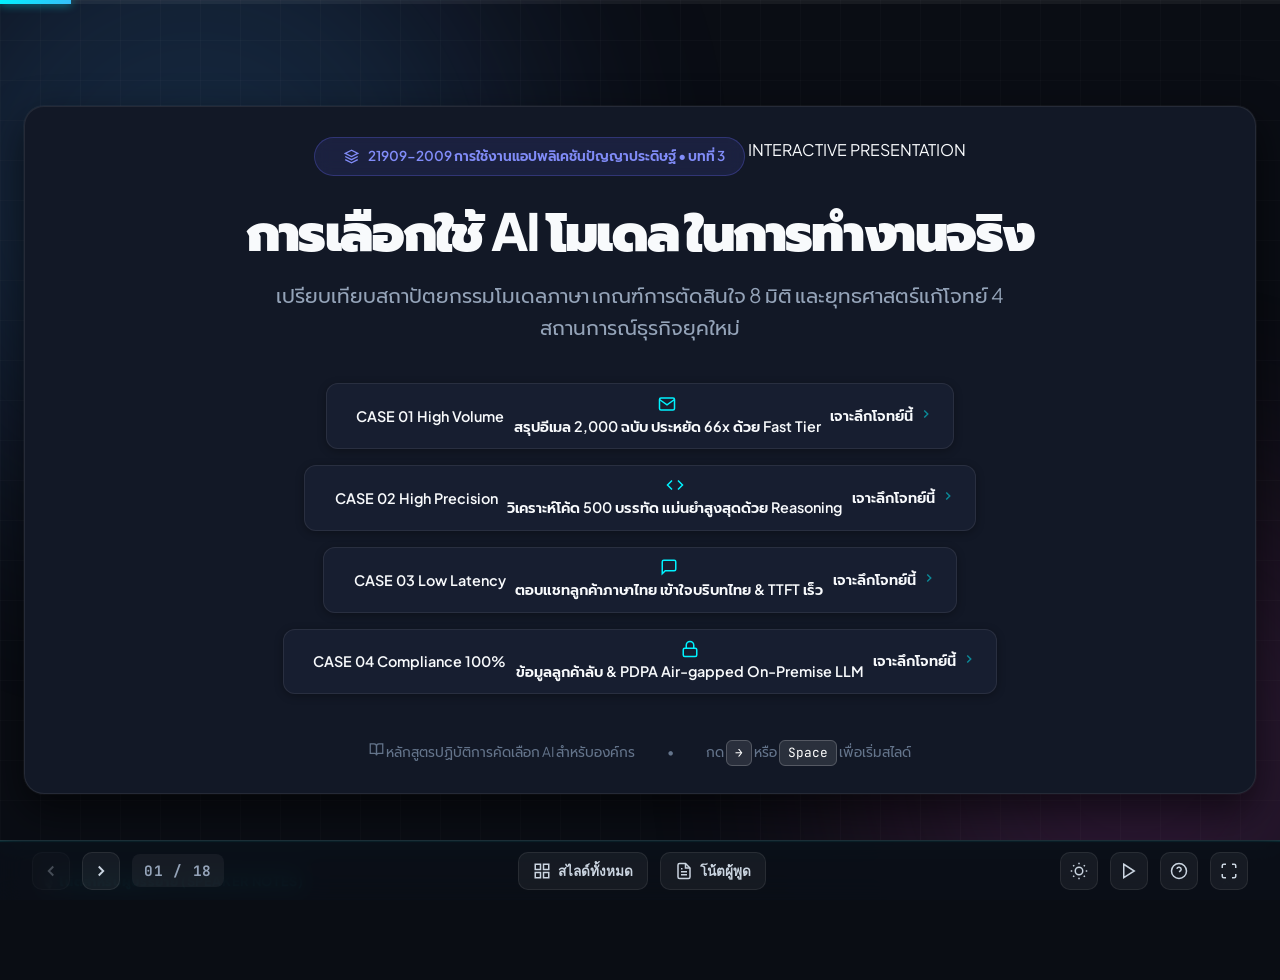
==== commit 8cf38163: "Update index.html" ====
--- a/index.html
+++ b/index.html
@@ -35,13 +35,19 @@
            Slide 1: Title Slide (Hero)
            =================================================================== -->
       <section class="slide slide-hero active" id="slide-1" data-notes="ยินดีต้อนรับทุกท่านครับ วันนี้เราจะมาเจาะลึกการเลือกใช้โมเดล AI ในการทำงานจริง ผ่านหลักการสถาปัตยกรรมโมเดลภาษาและเกณฑ์ประเมิน 8 มิติ พร้อมหาคำตอบที่คุ้มค่าและปลอดภัยที่สุดให้กับ 4 สถานการณ์จริงยอดฮิต ได้แก่ การสรุปอีเมล 2,000 ฉบับ, การวิเคราะห์โค้ด 500 บรรทัด, การตอบแชทลูกค้าภาษาไทย และการจัดการข้อมูลลูกค้าลับครับ">
-        <div class="hero-pill-badge">
-          <svg width="16" height="16" viewBox="0 0 24 24" fill="none" stroke="currentColor" stroke-width="2"><path d="M12 2L2 7l10 5 10-5-10-5zM2 17l10 5 10-5M2 12l10 5 10-5"/></svg>
-          21909-2009 การใช้งานแอปพลิเคชันปัญญาประดิษฐ์ • บทที่ 3
+        <div class="hero-ambient-glow" aria-hidden="true"></div>
+        
+        <div class="hero-badge-wrap">
+          <div class="hero-pill-badge">
+            <span class="live-pulse-dot" aria-hidden="true"></span>
+            <svg width="15" height="15" viewBox="0 0 24 24" fill="none" stroke="currentColor" stroke-width="2.2"><path d="M12 2L2 7l10 5 10-5-10-5zM2 17l10 5 10-5M2 12l10 5 10-5"/></svg>
+            <span>21909-2009 การใช้งานแอปพลิเคชันปัญญาประดิษฐ์ • บทที่ 3</span>
+          </div>
+          <span class="hero-live-tag">INTERACTIVE PRESENTATION</span>
         </div>
         
         <h1 class="hero-title">
-          การเลือกใช้ <span class="gradient-text">AI โมเดล</span> ในการทำงานจริง
+          การเลือกใช้ <span class="gradient-text hero-title-gradient">AI โมเดล</span> ในการทำงานจริง
         </h1>
         
         <p class="hero-subtitle">
@@ -49,32 +55,106 @@
         </p>
 
         <div class="hero-scenarios-strip">
-          <button class="hero-scenario-chip" data-target-slide="11" title="คลิกเพื่อไปที่สไลด์: สรุปอีเมล 2,000 ฉบับ" aria-label="ไปที่สรุปอีเมล 2,000 ฉบับ">
-            <svg viewBox="0 0 24 24" fill="none" stroke="currentColor" stroke-width="2"><path d="M4 4h16c1.1 0 2 .9 2 2v12c0 1.1-.9 2-2 2H4c-1.1 0-2-.9-2-2V6c0-1.1.9-2 2-2z"/><polyline points="22,6 12,13 2,6"/></svg>
-            <span>สรุปอีเมล 2,000 ฉบับ</span>
-            <svg class="chip-arrow" viewBox="0 0 24 24" fill="none" stroke="currentColor" stroke-width="2.5"><polyline points="9 18 15 12 9 6"/></svg>
+          <!-- Scenario 1 -->
+          <button class="hero-scenario-chip chip-email" data-target-slide="11" title="คลิกเพื่อไปที่สไลด์: สรุปอีเมล 2,000 ฉบับ" aria-label="ไปที่สรุปอีเมล 2,000 ฉบับ">
+            <div class="chip-glow-overlay" aria-hidden="true"></div>
+            <div class="chip-header">
+              <span class="chip-case-tag">CASE 01</span>
+              <span class="chip-subtag">High Volume</span>
+            </div>
+            <div class="chip-main">
+              <div class="chip-icon-box">
+                <svg viewBox="0 0 24 24" fill="none" stroke="currentColor" stroke-width="2"><path d="M4 4h16c1.1 0 2 .9 2 2v12c0 1.1-.9 2-2 2H4c-1.1 0-2-.9-2-2V6c0-1.1.9-2 2-2z"/><polyline points="22,6 12,13 2,6"/></svg>
+              </div>
+              <div class="chip-text-wrap">
+                <span class="chip-title">สรุปอีเมล 2,000 ฉบับ</span>
+                <span class="chip-desc">ประหยัด 66x ด้วย Fast Tier</span>
+              </div>
+            </div>
+            <div class="chip-footer">
+              <span>เจาะลึกโจทย์นี้</span>
+              <svg class="chip-arrow" viewBox="0 0 24 24" fill="none" stroke="currentColor" stroke-width="2.5"><polyline points="9 18 15 12 9 6"/></svg>
+            </div>
           </button>
-          <button class="hero-scenario-chip" data-target-slide="12" title="คลิกเพื่อไปที่สไลด์: วิเคราะห์โค้ด 500 บรรทัด" aria-label="ไปที่วิเคราะห์โค้ด 500 บรรทัด">
-            <svg viewBox="0 0 24 24" fill="none" stroke="currentColor" stroke-width="2"><polyline points="16 18 22 12 16 6"/><polyline points="8 6 2 12 8 18"/></svg>
-            <span>วิเคราะห์โค้ด 500 บรรทัด</span>
-            <svg class="chip-arrow" viewBox="0 0 24 24" fill="none" stroke="currentColor" stroke-width="2.5"><polyline points="9 18 15 12 9 6"/></svg>
+
+          <!-- Scenario 2 -->
+          <button class="hero-scenario-chip chip-code" data-target-slide="12" title="คลิกเพื่อไปที่สไลด์: วิเคราะห์โค้ด 500 บรรทัด" aria-label="ไปที่วิเคราะห์โค้ด 500 บรรทัด">
+            <div class="chip-glow-overlay" aria-hidden="true"></div>
+            <div class="chip-header">
+              <span class="chip-case-tag">CASE 02</span>
+              <span class="chip-subtag">High Precision</span>
+            </div>
+            <div class="chip-main">
+              <div class="chip-icon-box">
+                <svg viewBox="0 0 24 24" fill="none" stroke="currentColor" stroke-width="2"><polyline points="16 18 22 12 16 6"/><polyline points="8 6 2 12 8 18"/></svg>
+              </div>
+              <div class="chip-text-wrap">
+                <span class="chip-title">วิเคราะห์โค้ด 500 บรรทัด</span>
+                <span class="chip-desc">แม่นยำสูงสุดด้วย Reasoning</span>
+              </div>
+            </div>
+            <div class="chip-footer">
+              <span>เจาะลึกโจทย์นี้</span>
+              <svg class="chip-arrow" viewBox="0 0 24 24" fill="none" stroke="currentColor" stroke-width="2.5"><polyline points="9 18 15 12 9 6"/></svg>
+            </div>
           </button>
-          <button class="hero-scenario-chip" data-target-slide="13" title="คลิกเพื่อไปที่สไลด์: ตอบแชทลูกค้าภาษาไทย" aria-label="ไปที่ตอบแชทลูกค้าภาษาไทย">
-            <svg viewBox="0 0 24 24" fill="none" stroke="currentColor" stroke-width="2"><path d="M21 15a2 2 0 0 1-2 2H7l-4 4V5a2 2 0 0 1 2-2h14a2 2 0 0 1 2 2z"/></svg>
-            <span>ตอบแชทลูกค้าภาษาไทย</span>
-            <svg class="chip-arrow" viewBox="0 0 24 24" fill="none" stroke="currentColor" stroke-width="2.5"><polyline points="9 18 15 12 9 6"/></svg>
+
+          <!-- Scenario 3 -->
+          <button class="hero-scenario-chip chip-thai" data-target-slide="13" title="คลิกเพื่อไปที่สไลด์: ตอบแชทลูกค้าภาษาไทย" aria-label="ไปที่ตอบแชทลูกค้าภาษาไทย">
+            <div class="chip-glow-overlay" aria-hidden="true"></div>
+            <div class="chip-header">
+              <span class="chip-case-tag">CASE 03</span>
+              <span class="chip-subtag">Low Latency</span>
+            </div>
+            <div class="chip-main">
+              <div class="chip-icon-box">
+                <svg viewBox="0 0 24 24" fill="none" stroke="currentColor" stroke-width="2"><path d="M21 15a2 2 0 0 1-2 2H7l-4 4V5a2 2 0 0 1 2-2h14a2 2 0 0 1 2 2z"/></svg>
+              </div>
+              <div class="chip-text-wrap">
+                <span class="chip-title">ตอบแชทลูกค้าภาษาไทย</span>
+                <span class="chip-desc">เข้าใจบริบทไทย & TTFT เร็ว</span>
+              </div>
+            </div>
+            <div class="chip-footer">
+              <span>เจาะลึกโจทย์นี้</span>
+              <svg class="chip-arrow" viewBox="0 0 24 24" fill="none" stroke="currentColor" stroke-width="2.5"><polyline points="9 18 15 12 9 6"/></svg>
+            </div>
           </button>
-          <button class="hero-scenario-chip" data-target-slide="14" title="คลิกเพื่อไปที่สไลด์: ข้อมูลลูกค้าลับ & PDPA" aria-label="ไปที่ข้อมูลลูกค้าลับ & PDPA">
-            <svg viewBox="0 0 24 24" fill="none" stroke="currentColor" stroke-width="2"><rect x="3" y="11" width="18" height="11" rx="2" ry="2"/><path d="M7 11V7a5 5 0 0 1 10 0v4"/></svg>
-            <span>ข้อมูลลูกค้าลับ & PDPA</span>
-            <svg class="chip-arrow" viewBox="0 0 24 24" fill="none" stroke="currentColor" stroke-width="2.5"><polyline points="9 18 15 12 9 6"/></svg>
+
+          <!-- Scenario 4 -->
+          <button class="hero-scenario-chip chip-secret" data-target-slide="14" title="คลิกเพื่อไปที่สไลด์: ข้อมูลลูกค้าลับ & PDPA" aria-label="ไปที่ข้อมูลลูกค้าลับ & PDPA">
+            <div class="chip-glow-overlay" aria-hidden="true"></div>
+            <div class="chip-header">
+              <span class="chip-case-tag">CASE 04</span>
+              <span class="chip-subtag">Compliance 100%</span>
+            </div>
+            <div class="chip-main">
+              <div class="chip-icon-box">
+                <svg viewBox="0 0 24 24" fill="none" stroke="currentColor" stroke-width="2"><rect x="3" y="11" width="18" height="11" rx="2" ry="2"/><path d="M7 11V7a5 5 0 0 1 10 0v4"/></svg>
+              </div>
+              <div class="chip-text-wrap">
+                <span class="chip-title">ข้อมูลลูกค้าลับ & PDPA</span>
+                <span class="chip-desc">Air-gapped On-Premise LLM</span>
+              </div>
+            </div>
+            <div class="chip-footer">
+              <span>เจาะลึกโจทย์นี้</span>
+              <svg class="chip-arrow" viewBox="0 0 24 24" fill="none" stroke="currentColor" stroke-width="2.5"><polyline points="9 18 15 12 9 6"/></svg>
+            </div>
           </button>
         </div>
 
         <div class="hero-meta">
-          <span>สไลด์นำเสนอ Interactive สำหรับห้องเรียนและการประชุม</span>
-          <span>•</span>
-          <span>กดลูกศร <kbd>→</kbd> หรือ <kbd>Space</kbd> เพื่อเริ่ม</span>
+          <div class="hero-meta-item">
+            <svg width="15" height="15" viewBox="0 0 24 24" fill="none" stroke="currentColor" stroke-width="2"><path d="M2 3h6a4 4 0 0 1 4 4v14a3 3 0 0 0-3-3H2z"/><path d="M22 3h-6a4 4 0 0 0-4 4v14a3 3 0 0 1 3-3h7z"/></svg>
+            <span>หลักสูตรปฏิบัติการคัดเลือก AI สำหรับองค์กร</span>
+          </div>
+          <span class="hero-meta-divider">•</span>
+          <div class="hero-meta-item">
+            <span>กด</span>
+            <kbd>→</kbd> หรือ <kbd>Space</kbd>
+            <span>เพื่อเริ่มสไลด์</span>
+          </div>
         </div>
       </section>
 
